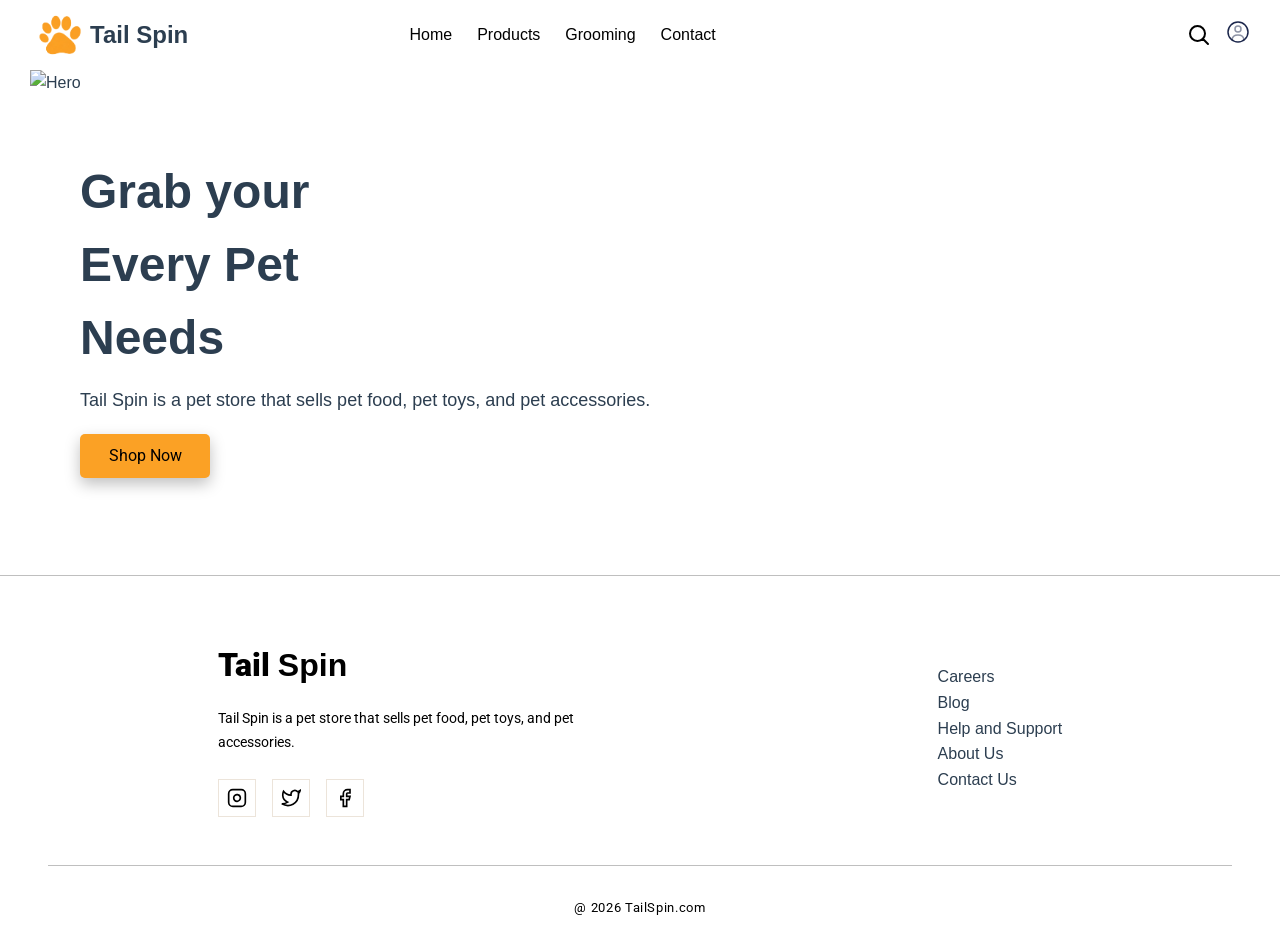
==== index.html @ fbce9459 "updated all files" ====
<!DOCTYPE html>
<html lang="en">

<head>
    <meta charset="UTF-8">
    <meta name="viewport" content="width=device-width, initial-scale=1.0">
    <title>Tail Spin</title>
    <!-- FONT -->
    <link rel="preconnect" href="https://fonts.googleapis.com">
    <link rel="preconnect" href="https://fonts.gstatic.com" crossorigin>
    <link href="https://fonts.googleapis.com/css2?family=Roboto:ital,wght@0,100..900;1,100..900&display=swap"
        rel="stylesheet">
    <!-- CSS -->
    <link rel="stylesheet" href="style.css">
    <!-- JS -->
    <script src="script.js" defer></script>
    <!-- FAVICON -->
    <link rel="icon" type="image/png" href="./Favicon/paw.png">

</head>

<body>
    <!-- ANTONY -->
    <!-- NAV BAR -->
    <section class="nav">
        <div class="nav-logo">
            <img src="./Favicon/paw.png" alt="" width="60px" height="60px">
            <h1>Tail Spin</h1>
        </div>
        <div class="nav-links">
            <ul>
                <li><a href="index.html">Home</a></li>
                <li><a href="product.html">Products</a></li>
                <li><a href="#">Grooming</a></li>
                <li><a href="#">Contact</a></li>
            </ul>
        </div>
        <div class="nav-svg">
            <div class="search-container">
                <input type="text" id="search-box" placeholder="Search pets, food...">
                <img src="svg/search-svgrepo-com.svg" id="search-btn" alt="Search" width="24" height="24">
            </div>
            <div class="dropdown-wrapper">
                <img src="svg/user-circle-svgrepo-com.svg" alt="User" width="24" height="24" id="menuicon">
                <div id="user-dropdown" class="user-dropdown">
                    <div class="dropdown-header">Your Account</div>
                    <ul class="dropdown-links">
                        <li><a href="#"><span><img
                                        src="https://img.icons8.com/?size=100&id=15263&format=png&color=000000" alt=""
                                        width="24" height="24"></span> My Profile</a></li>
                        <li><a href="#"><span><img
                                        src="https://img.icons8.com/?size=100&id=22148&format=png&color=000000" alt=""
                                        width="24" height="24"></span> Orders</a></li>
                        <li><a href="#"><span><img
                                        src="https://img.icons8.com/?size=100&id=23822&format=png&color=000000" alt=""
                                        width="24" height="24"></span> Wishlist</a></li>
                        <li><a href="#"><span><img
                                        src="https://img.icons8.com/?size=100&id=22112&format=png&color=000000" alt=""
                                        width="24" height="24"></span> Logout</a></li>
                    </ul>
                </div>
            </div>
        </div>
    </section>

    <!-- HERO -->
    <section class="hero">
        <div class="hero-left">
            <div class="hero-left-h1">
                <h1>Grab your</h1>
                <h1>Every Pet</h1>
                <h1>Needs</h1>
            </div>
            <p>Tail Spin is a pet store that sells pet food, pet toys, and pet accessories.</p>
            <button>Shop Now</button>
        </div>
        <div class="hero-img">
            <img src="./images/hero-banner.png" alt="Hero" width="100%" height="100%">
        </div>
    </section>







    <!-- FOOTER -->
    <section class="footer">
        <div class="footer-container">
            <div class="footer-box-1">
                <h2 class="headingText">Tail <span>Spin</span></h2>
                <p>Tail Spin is a pet store that sells pet food, pet toys, and pet accessories.</p>
                <div class="footer-icon-container">
                    <a href="#" class="footer-icon">
                        <svg width="20" height="20" viewBox="0 0 24 24" fill="none" stroke="currentColor"
                            stroke-width="2">
                            <rect x="2" y="2" width="20" height="20" rx="5" ry="5" />
                            <path d="M16 11.37A4 4 0 1 1 12.63 8 4 4 0 0 1 16 11.37z" />
                            <line x1="17.5" y1="6.5" x2="17.51" y2="6.5" />
                        </svg>
                    </a>
                    <a href="#" class="footer-icon">
                        <svg width="20" height="20" viewBox="0 0 24 24" fill="none" stroke="currentColor"
                            stroke-width="2">
                            <path
                                d="M23 3a10.9 10.9 0 0 1-3.14 1.53 4.48 4.48 0 0 0-7.86 3v1A10.66 10.66 0 0 1 3 4s-4 9 5 13a11.64 11.64 0 0 1-7 2c9 5 20 0 20-11.5a4.5 4.5 0 0 0-.08-.83A7.72 7.72 0 0 0 23 3z" />
                        </svg>
                    </a>
                    <a href="#" class="footer-icon">
                        <svg width="20" height="20" viewBox="0 0 24 24" fill="none" stroke="currentColor"
                            stroke-width="2">
                            <path d="M18 2h-3a5 5 0 0 0-5 5v3H7v4h3v8h4v-8h3l1-4h-4V7a1 1 0 0 1 1-1h3z" />
                        </svg>
                    </a>
                </div>
            </div>
            <div class="footer__1">
                <div class="footer__1__s1">
                    <p>Careers</p>
                    <p>Blog</p>
                    <p>Help and Support</p>
                    <p>About Us</p>
                    <p>Contact Us</p>
                </div>
            </div>
        </div>


        <p class="subtitle">@ 2026 TailSpin.com</p>
    </section>
</body>

</html>
---- style.css ----
* {
    margin: 0;
    padding: 0;
}

body {
    font-family: "Roboto", sans-serif;
}


/* =========================== ANTONY =========================== */

/* --- Navigation Bar --- */
.nav {
    display: flex;
    justify-content: space-between;
    align-items: center;
    font-family: 'Roboto', sans-serif;
    font-size: 16px;
    font-weight: 400;
    line-height: 24px;
    letter-spacing: 0em;
    text-align: left;
    margin: 5px 30px;
    background-color: white; position: sticky;
    top: 0cd ;
}

.nav-logo {
    display: flex;
    justify-content: space-between;
    align-items: center;
    gap: 0px;
}

.nav-links {
  display: flex;
  align-items: center;
  gap: 25px; 
}

.nav-links ul {
    display: flex;
    justify-content: space-between;
    align-items: center;
    list-style: none;
    text-decoration: none;
    gap: 25px;
    font-size: 16px;
    font-weight: 450;
    margin-right: 250px;
}

.nav-links ul a {
    color: #000;
    text-decoration: none;
}



/* --- Navigation Search --- */
.nav-svg {
    display: flex;
    justify-content: center;
    gap: 15px;
}

.search-container {
  display: flex;
  align-items: center;
  position: relative;
}

#search-box {
  position: absolute;
  right: 100%;           
  margin-right: 5px;     
  width: 0;              
  opacity: 0;            
  padding: 0;
  border: none;
  border-radius: 20px;
  background-color: #f0f0f0;
  outline: none;
  transition: all 0.4s ease; 
}

#search-box.active {
  width: 350px;          
  opacity: 1;            
  padding: 8px 15px;     
  font-family: 'Roboto', sans-serif;
}

#search-btn {
  background: none;
  border: none;
  cursor: pointer;
  font-size: 18px;
}

/* --- Navigation Dropdown Menu --- */
.dropdown-wrapper {
    position: relative;
    display: inline-block;
}

#menuicon {
    cursor: pointer;
}

.user-dropdown {
    position: absolute;
    top: calc(100% + 15px);
    right: -10px; 
    width: 280px;
    background-color: #ffffff;
    border-radius: 8px;
    box-shadow: 0 4px 16px rgba(0,0,0,0.15);
    border: 1px solid #eaeaea;
    opacity: 0;
    visibility: hidden;
    transform: translateY(-10px);
    transition: all 0.3s ease;
    z-index: 100;
}

.user-dropdown.active {
    opacity: 1;
    visibility: visible;
    transform: translateY(0);
}

.user-dropdown::before {
    content: '';
    position: absolute;
    top: -6px;
    right: 18px; 
    width: 12px;
    height: 12px;
    background-color: #fff; 
    border-left: 1px solid #eaeaea;
    border-top: 1px solid #eaeaea;
    transform: rotate(45deg);
    z-index: 101;
}

.dropdown-header {
    padding: 15px 20px;
    font-size: 16px;
    font-weight: bold;
    color: #333;
    border-bottom: 1px solid #878787;
}

.dropdown-links {
    list-style: none;
    padding: 10px 0;
    margin: 0;
}

.dropdown-links li a {
    display: flex;
    align-items: center;
    padding: 12px 20px;
    text-decoration: none;
    color: #333;
    font-size: 15px;
    transition: background-color 0.2s;
}

.dropdown-links li a:hover {
    background-color: #f5f5f5;
}

.dropdown-links li a span {
    margin-right: 15px;
    font-size: 18px;
}


/* --- Hero Section --- */
.hero {
    position: relative;
    display: flex;
    align-items: center;
    margin: 5px 30px;
    min-height: 500px;
    overflow: hidden;
}

.hero-left {
    position: relative;
    z-index: 2;
    display: flex;
    justify-content: space-between;
    flex-direction: column;
    margin: 5px 50px;
    max-width: 50%;
    gap: 20px;
}

.hero-left-h1 {
    display: flex;
    justify-content: space-between;
    flex-direction: column;
    gap: 15px;
}

.hero-left h1 {
    margin: 0;
    font-size: 48px;
    font-weight: 700;
    line-height: 58px;
    letter-spacing: 0em;
    text-align: left;
}

.hero-left p {
    margin: 0;
    font-size: 18px;
    line-height: 1.5;
}

.hero-left button {
    background-color: #FBA125;
    color: #000;
    border: none;
    padding: 10px 10px;
    margin: 0px;
    border-radius: 5px;
    cursor: pointer;
    width: 130px;
    font-family: 'Roboto', sans-serif;
    font-size: 16px;
    font-weight: 400;
    line-height: 24px;
    letter-spacing: 0em;
    text-align: center;
}

.hero-img {
    position: absolute;
    top: 0;
    left: 0;
    width: 100%;
    height: 100%;
    z-index: 1;
}

.hero-img img {
    width: 100%;
    height: 100%;
    object-fit: cover;
}

/* FOOTER */

.footer {
  background-color: #ffffff;
  border-top: 1px solid #00000040;
  padding: 4rem 3rem 2rem;
}

.footer-container {
  display: flex;
  justify-content: space-around;
  align-items: center;
  max-width: 1280px;
  margin: 0 auto;
  padding-bottom: 3rem;
  border-bottom: 1px solid #00000040;
}


.footer__1 {
    display: flex;
    gap: 10px;
}

.footer-box-1 {
  max-width: 380px;
}

.headingText {
  font-family: "Roboto", sans-serif;
  font-size: 2rem;
  font-weight: 900;
  color: #000000;
  margin: 0 0 1rem;
}

.headingText span {
  color: #000000;
}

.footer-box-1 p {
  font-family: "Roboto", sans-serif;
  font-size: 14px;
  font-weight: 400;
  color: #000000;
  line-height: 1.7;
  margin: 0 0 1.5rem;
}

.footer-icon-container {
  display: flex;
  gap: 1rem;
}

.footer-icon {
  width: 38px;
  height: 38px;
  display: flex;
  align-items: center;
  justify-content: center;
  border: 1px solid #b4926e40;
  color: #000000;
  text-decoration: none;
  transition: border-color 0.3s ease, color 0.3s ease;
}

.footer-icon:hover {
  border-color: #b4926ee5;
  color: #000000;
}

.subtitle {
  font-family: "Roboto", sans-serif;
  font-size: 13px;
  font-weight: 400;
  color: #000000;
  text-align: center;
  margin: 2rem 0 0;
  letter-spacing: 0.05em;
}



/* =========================== MOHITH =========================== */



/* =========================== IMMAN =========================== */




/* =========================== RITHU =========================== */


:root {
    --primary-orange: #ff9800;
    --card-bg: #FAF6ED;
    --text-color: #2c3e50;
}

* { margin: 0; padding: 0; box-sizing: border-box; font-family: 'Poppins', sans-serif;}

body { background-color: #fff; color: var(--text-color); line-height: 1.6; }

.container { max-width: 1200px; margin: 0 auto; padding: 40px 20px 100px; }

/* Header Section */
.shop-header { text-align: center; margin-bottom: 50px; }
.shop-header h1 { font-size: 3rem; color: #1e272e; margin-bottom: 10px; }
.shop-header p { color: #666; font-size: 1.1rem; }

/* Section Titles */
.section-title { display: flex; align-items: center; gap: 10px; margin-bottom: 25px; }
.section-title h2 { font-size: 1.5rem; }
.paw-icon { color: #ffeaa7; font-size: 1.2rem; }

/* Grid System */
.product-grid{ 
    display: grid; 
    grid-template-columns: repeat(4, 1fr); 
    gap: 20px; 
    margin-bottom: 60px; 
}
 

/* Card Styling */
.card {
    background: var(--card-bg);
    padding: 20px;
    border-radius: 15px;
    text-align: center;
    transition: transform 0.3s ease;
    box-shadow: 0 6px 15px rgba(0, 0, 0, 0.25);
}

.card:hover { transform: translateY(-5px); }

.card img { 
    width: 100%; 
    height: 260px; 
    border-radius: 10px; 
    margin-bottom: 15px; 
}

.card h3 { font-size: 1.1rem; margin-bottom: 5px; }
.card p { font-size: 0.85rem; color: #777; margin-bottom: 15px; }

.add-btn {
    background: var(--primary-orange);
    color: white; border: none;
    padding: 10px 0; width: 100%;
    border-radius: 25px; cursor: pointer;
    font-weight: 600; transition: 0.3s;
}

.add-btn:hover { background: #e67e22; }

.price { font-weight: bold; margin-top: 10px; color: #333; }

/* Bottom Tabs */
.filter-tabs {
    display: flex; gap: 10px; overflow-x: auto;
    background: #f3e8ce; padding: 8px 0;
    top: 0; margin-bottom: 5%;
}
button { 
    margin-left: 7%;
    padding: 10px 20px;
    border-radius: 15px;
    border: none;
   box-shadow: 0 6px 15px rgba(0, 0, 0, 0.25);
}


/* =========================== VIJI =========================== */
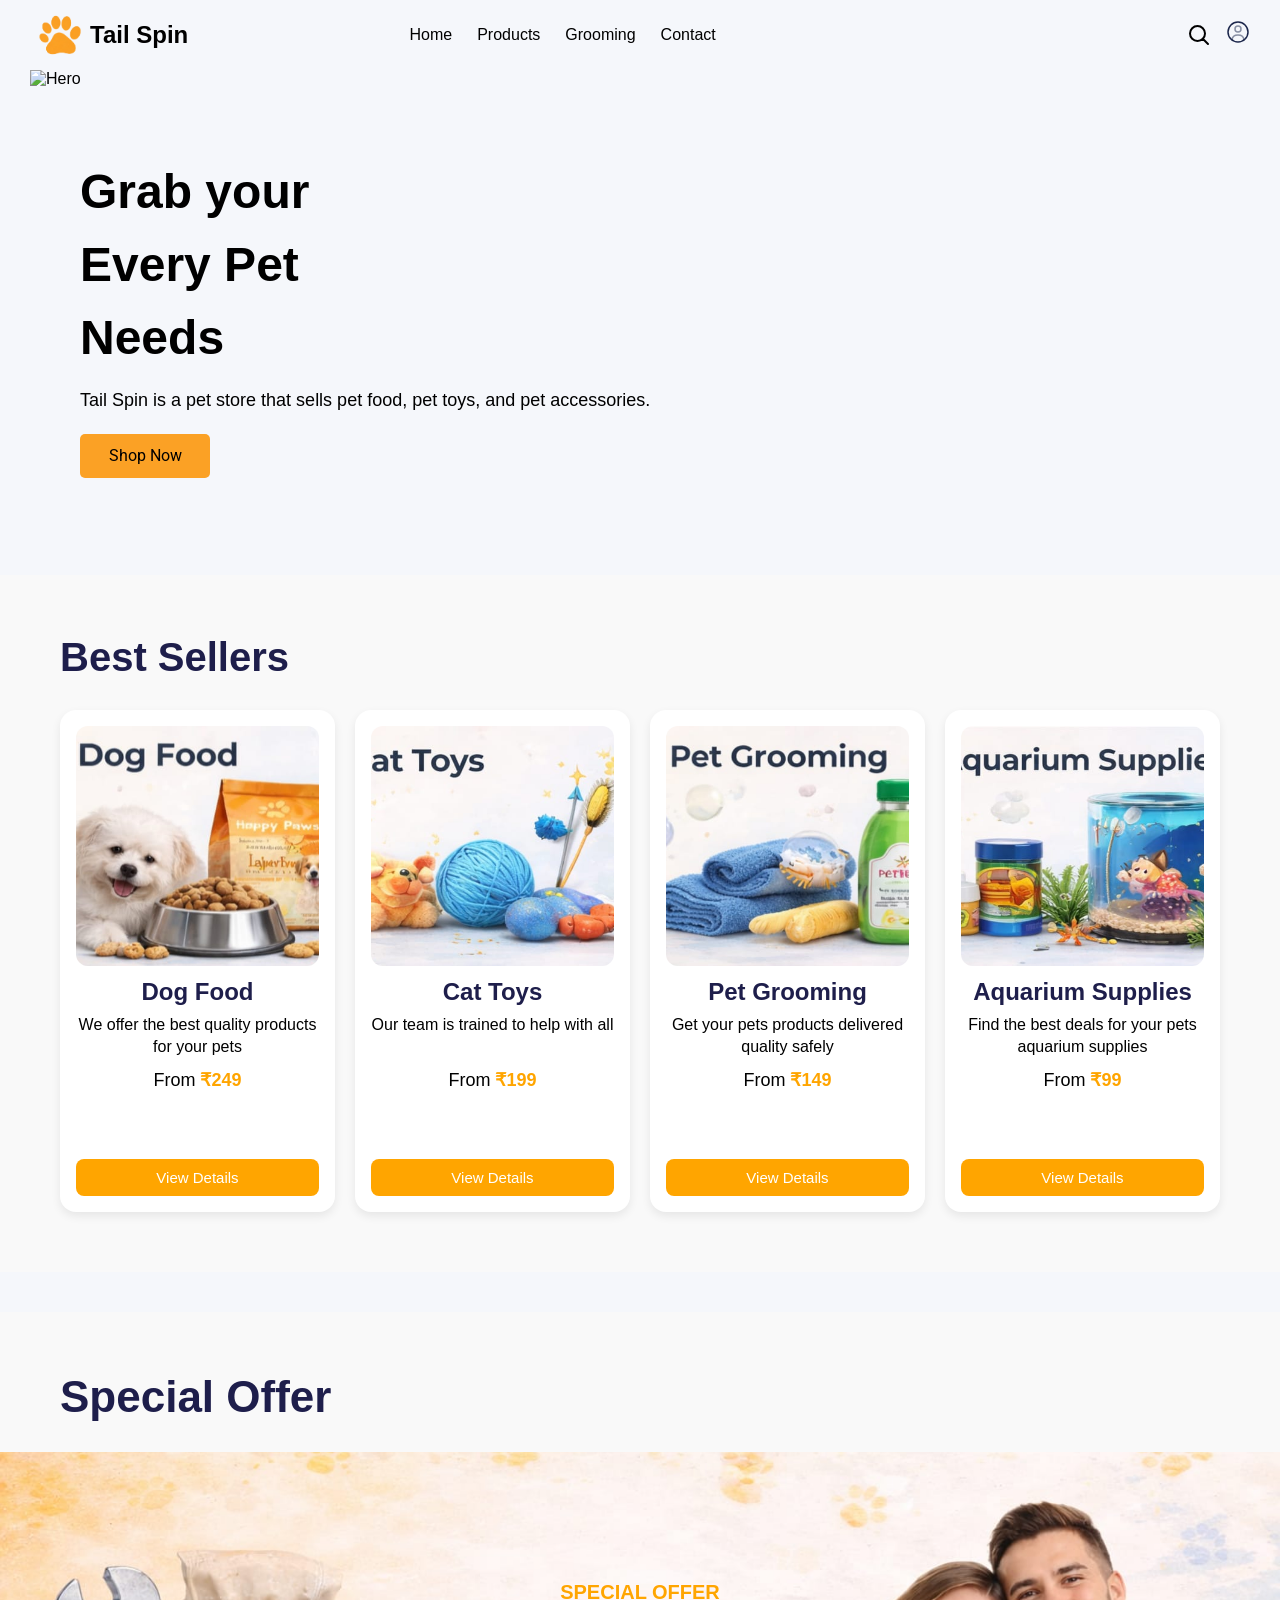
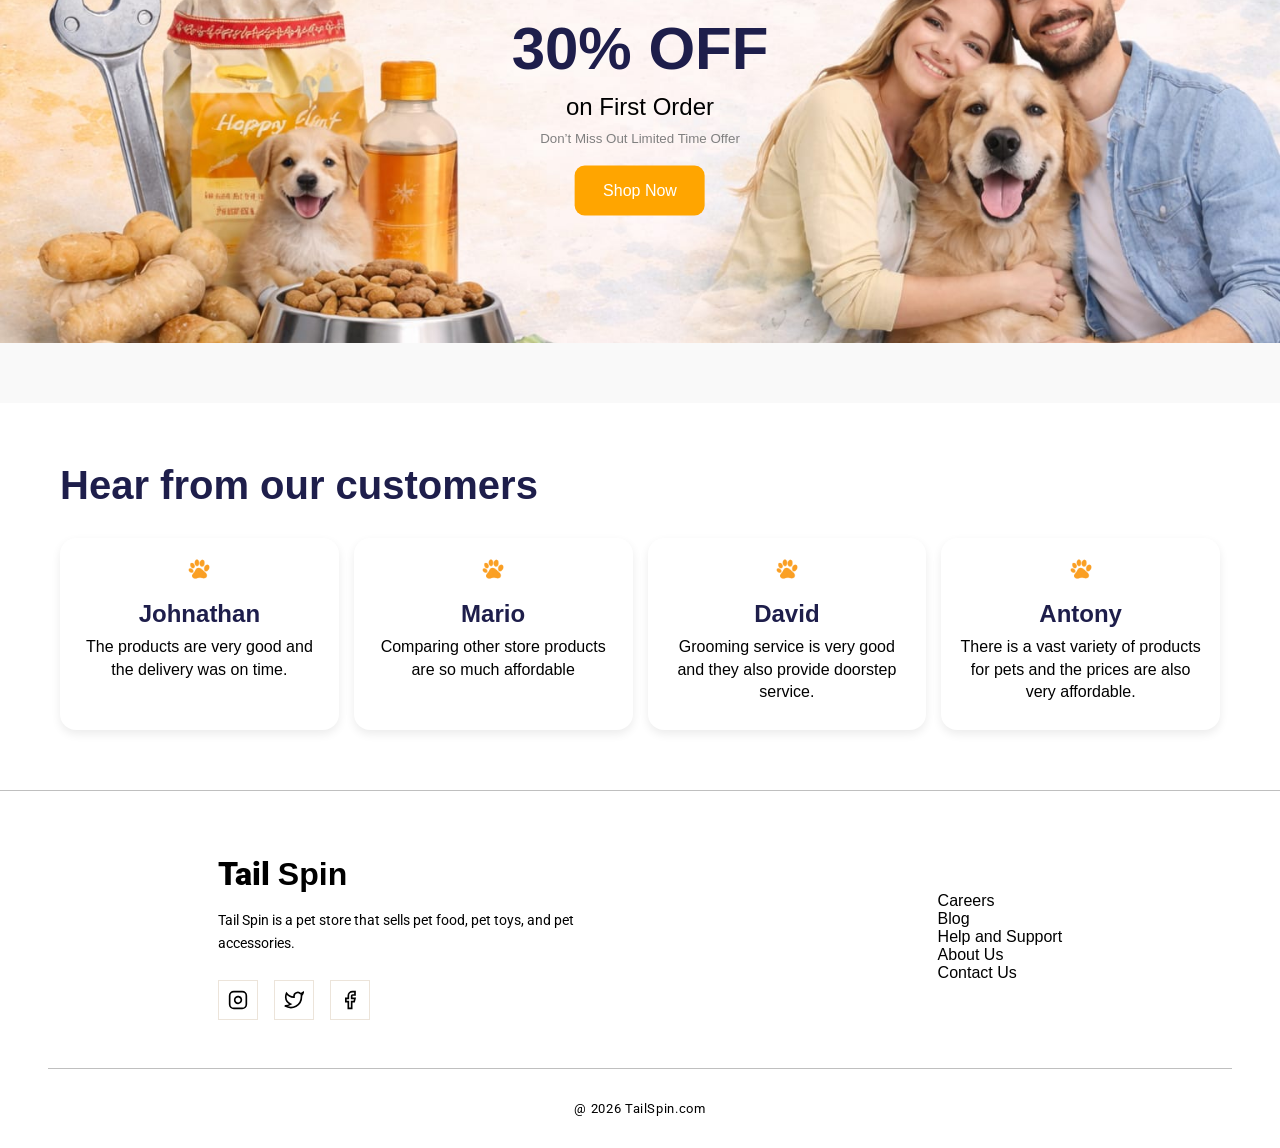
==== commit ca4e8765: "Merge pull request #11 from antonyprakashs/Antony Antony" ====
--- a/index.html
+++ b/index.html
@@ -20,7 +20,7 @@
 </head>
 
 <body>
-    <!-- ANTONY -->
+<!-- ANTONY -->
     <!-- NAV BAR -->
     <section class="nav">
         <div class="nav-logo">
@@ -29,8 +29,8 @@
         </div>
         <div class="nav-links">
             <ul>
-                <li><a href="index.html">Home</a></li>
-                <li><a href="product.html">Products</a></li>
+                <li><a href="#">Home</a></li>
+                <li><a href="#">Products</a></li>
                 <li><a href="#">Grooming</a></li>
                 <li><a href="#">Contact</a></li>
             </ul>
@@ -79,11 +79,96 @@
         </div>
     </section>
 
-
-
-
-
-
+    <!--mohith-->
+    <!-- BEST SELLERS -->
+    <section class="best-sellers">
+    <h2>Best Sellers</h2>
+    <div class="best-seller-container">
+        <div class="best-card">
+            <img src="./images/dog-food.png.jpeg" alt="Dog Food">
+            <h3>Dog Food</h3>
+            <p class="desc">We offer the best quality products for your pets</p>
+            <p class="price">From <span>₹249</span></p>
+            <button>View Details</button>
+        </div>
+
+        <div class="best-card">
+            <img src="./images/cat-toys.png.jpeg" alt="Cat Toys">
+            <h3>Cat Toys</h3>
+            <p class="desc">Our team is trained to help with all</p>
+            <p class="price">From <span>₹199</span></p>
+            <button>View Details</button>
+        </div>
+
+        <div class="best-card">
+            <img src="./images/pet-grooming.png.jpeg" alt="Pet Grooming">
+            <h3>Pet Grooming</h3>
+            <p class="desc">Get your pets products delivered quality safely</p>
+            <p class="price">From <span>₹149</span></p>
+            <button>View Details</button>
+        </div>
+
+        <div class="best-card">
+            <img src="./images/aquarium.png.jpeg" alt="Aquarium Supplies">
+            <h3>Aquarium Supplies</h3>
+            <p class="desc">Find the best deals for your pets aquarium supplies</p>
+            <p class="price">From <span>₹99</span></p>
+            <button>View Details</button>
+        </div>
+    </div>
+    </section>
+
+    <!--special offer-->
+    <section class="special-offer">
+    <h2>Special Offer</h2>
+
+    <div class="offer-container">
+
+        <!-- SINGLE IMAGE -->
+        <img src="./images/special-offer-banner.jpg.jpeg" class="offer-img" alt="Offer">
+
+        <!-- TEXT IN CENTER -->
+        <div class="offer-left">
+            <h3>SPECIAL OFFER</h3>
+            <h1>30% OFF</h1>
+            <p>on First Order</p>
+            <small>Don’t Miss Out Limited Time Offer</small>
+            <button>Shop Now</button>
+        </div>
+
+    </div>
+    </section>
+
+    <!-- Antony -->
+    <!-- Review -->
+    <section class="review">
+        <h2>Hear from our customers</h2>
+        <div class="review-container">
+            <div class="review-card">
+                <img src="./Favicon/paw.png" alt="" width="60px" height="60px">
+                <h3>Johnathan</h3>
+                <p class="desc">The products are very good and the delivery was on time.</p>
+            </div>
+
+            <div class="review-card">
+                <img src="./Favicon/paw.png" alt="" width="60px" height="60px">
+                <h3>Mario</h3>
+                <p class="desc">Comparing other store products are so much affordable</p>
+            </div>
+
+            <div class="review-card">
+                <img src="./Favicon/paw.png" alt="" width="60px" height="60px">
+                <h3>David</h3>
+                <p class="desc">Grooming service is very good and they also provide doorstep service.</p>
+            </div>
+
+            <div class="review-card">
+                <img src="./Favicon/paw.png" alt="" width="20px" height="20px">
+                <h3>Antony</h3>
+                <p class="desc">There is a vast variety of products for pets and the prices are also very affordable.</p>
+            </div>
+        </div>
+    </section>
 
     <!-- FOOTER -->
     <section class="footer">
@@ -129,6 +214,9 @@
 
         <p class="subtitle">@ 2026 TailSpin.com</p>
     </section>
+   
+     
 </body>
 
-</html>+</html>
+    
--- a/style.css
+++ b/style.css
@@ -22,8 +22,6 @@
     letter-spacing: 0em;
     text-align: left;
     margin: 5px 30px;
-    background-color: white; position: sticky;
-    top: 0cd ;
 }
 
 .nav-logo {
@@ -335,98 +333,1232 @@
   letter-spacing: 0.05em;
 }
 
+/* Review */
+.review {
+    padding: 60px;
+    background-color: #ffffff;
+}
+
+.review h2 {
+    font-size: 40px;
+    margin-bottom: 30px;
+    color: #1e1e4b;
+}
+
+.review-container {
+    display: grid;
+    grid-template-columns: repeat(4, 1fr);
+    gap: 15px;
+}
+
+.review-card {
+    background: white;
+    border-radius: 16px;
+    padding: 16px;
+    width: auto;
+    height: auto;
+    text-align: center;
+    box-shadow: 0 4px 10px rgba(0, 0, 0, 0.08);
+}
+
+.review-card img {
+    width: 30px;
+    height: 30px;
+    object-fit: contain;
+    border-radius: 12px;
+    margin-bottom: 12px;
+}
+
+.review-card h3 {
+    font-size: 24px;
+    margin-bottom: 8px;
+    color: #1e1e4b;
+}
+
+.review-card .desc {
+    font-size: 16px;
+    color: black;
+    margin-bottom: 10px;
+    line-height: 1.4;
+}
+
+.review-card .price {
+    font-size: 18px;
+    color: black;
+    margin-bottom: 14px;
+}
+
+.review-card .price span {
+    color: orange;
+    font-weight: bold;
+}
+
+.review-card button {
+    background: orange;
+    color: white;
+    border: none;
+    padding: 10px 18px;
+    border-radius: 8px;
+    cursor: pointer;
+    font-size: 16px;
+    font-weight: 500;
+    transition: background 0.3s;
+}
+
+.review-card button:hover {
+    background: darkorange;
+}
 
 
 /* =========================== MOHITH =========================== */
-
-
+/*--best sellers--*/
+.best-sellers {
+    padding: 60px;
+    background-color: #f9f9f9;
+    margin-bottom: 40px;
+}
+
+.best-sellers h2 {
+    font-size: 40px;
+    margin-bottom: 30px;
+    color: #1e1e4b;
+}
+
+.best-seller-container {
+    display: grid;
+    grid-template-columns: repeat(4, 1fr);
+    gap: 20px;
+    align-items: start;
+}
+
+.best-card {
+    background: white;
+    border-radius: 16px;
+    padding: 16px;
+    text-align: center;
+    box-shadow: 0 4px 10px rgba(0, 0, 0, 0.08);
+    overflow: hidden;
+    display: flex;
+    flex-direction: column;
+    justify-content: space-between;
+    min-height: 470px;
+}
+
+.best-card img {
+    width: 100%;
+    height: 240px;
+    object-fit: cover;
+    border-radius: 12px;
+    margin-bottom: 12px;
+    display: block;
+}
+
+.best-card h3 {
+    font-size: 24px;
+    margin-bottom: 8px;
+    color: #1e1e4b;
+}
+
+.best-card .desc {
+    font-size: 16px;
+    color: black;
+    margin-bottom: 10px;
+    line-height: 1.4;
+    min-height: 45px;
+}
+
+.best-card .price {
+    font-size: 18px;
+    color: black;
+    margin-bottom: 14px;
+}
+
+.best-card .price span {
+    color: orange;
+    font-weight: bold;
+}
+
+.best-card button {
+    background: orange;
+    color: white;
+    border: none;
+    padding: 10px 18px;
+    border-radius: 8px;
+    cursor: pointer;
+    font-size: 15px;
+    margin-top: auto;
+}
+
+.best-card button:hover {
+    background: #e69500;
+}
+
+
+/*--special offer--*/
+/* SECTION */
+.special-offer {
+    width: 100%;
+    padding: 60px 0;  
+    background: #f9f9f9;
+}
+
+/* TITLE */
+.special-offer h2 {
+    font-size: 44px;   
+    margin-left: 60px;
+    margin-bottom: 30px;
+    color: #1e1e4b;
+}
+
+/* CONTAINER */
+.offer-container {
+    width: 100%;
+    height: 13cm;   
+    position: relative;
+    overflow: hidden;
+}
+
+/* FULL IMAGE */
+.offer-img {
+    width: 100%;
+    height: 13cm;
+    object-fit: cover; 
+    object-position:center 30%; 
+    display: block;
+    background-color: #fff3e0; 
+}
+
+/* TEXT CENTER */
+.offer-left {
+    position: absolute;
+    top: 50%;
+    left: 50%;
+    transform: translate(-50%, -50%);
+    text-align: center;
+    z-index: 2;
+}
+
+/* TEXT STYLE */
+.offer-left h3 {
+    color: orange;
+    font-size: 20px; 
+    margin-bottom: 10px;
+}
+
+.offer-left h1 {
+    font-size: 60px;  
+    color: #1e1e4b;
+}
+
+.offer-left p {
+    font-size: 24px; 
+    margin: 10px 0;
+}
+
+.offer-left small {
+    display: block;
+    margin-bottom: 20px;
+    color: gray;
+}
+
+/* BUTTON */
+.offer-left button {
+    background: orange;
+    color: white;
+    border: none;
+    padding: 16px 28px;  
+    border-radius: 10px;
+    cursor: pointer;
+    transition: 0.3s;
+    font-size: 16px;
+}
+
+/* HOVER EFFECT */
+.offer-left button:hover {
+    background: white;
+    color: orange;
+    border: 2px solid orange;
+}
 
 /* =========================== IMMAN =========================== */
-
+* {
+  margin: 0;
+  padding: 0;
+  font-family: Arial, sans-serif;
+}
+
+body {
+  background: #f5f7fb;
+}
+
+/* Navbar */
+.nav {
+    display: flex;
+    justify-content: space-between;
+    align-items: center;
+    font-family: 'Roboto', sans-serif;
+    font-size: 16px;
+    font-weight: 400;
+    line-height: 24px;
+    letter-spacing: 0em;
+    text-align: left;
+    margin: 5px 30px;
+}
+
+.nav-logo {
+    display: flex;
+    justify-content: space-between;
+    align-items: center;
+    gap: 0px;
+}
+
+.nav-links {
+  display: flex;
+  align-items: center;
+  gap: 25px; 
+}
+
+.nav-links ul {
+    display: flex;
+    justify-content: space-between;
+    align-items: center;
+    list-style: none;
+    text-decoration: none;
+    gap: 25px;
+    font-size: 16px;
+    font-weight: 450;
+    margin-right: 250px;
+}
+
+.nav-links ul a {
+    color: #000;
+    text-decoration: none;
+}
+
+
+
+/* --- Navigation Search --- */
+.nav-svg {
+    display: flex;
+    justify-content: center;
+    gap: 15px;
+}
+
+.search-container {
+  display: flex;
+  align-items: center;
+  position: relative;
+}
+
+#search-box {
+  position: absolute;
+  right: 100%;           
+  margin-right: 5px;     
+  width: 0;              
+  opacity: 0;            
+  padding: 0;
+  border: none;
+  border-radius: 20px;
+  background-color: #f0f0f0;
+  outline: none;
+  transition: all 0.4s ease; 
+}
+
+#search-box.active {
+  width: 350px;          
+  opacity: 1;            
+  padding: 8px 15px;     
+  font-family: 'Roboto', sans-serif;
+}
+
+#search-btn {
+  background: none;
+  border: none;
+  cursor: pointer;
+  font-size: 18px;
+}
+
+/* --- Navigation Dropdown Menu --- */
+.dropdown-wrapper {
+    position: relative;
+    display: inline-block;
+}
+
+#menuicon {
+    cursor: pointer;
+}
+
+.user-dropdown {
+    position: absolute;
+    top: calc(100% + 15px);
+    right: -10px; 
+    width: 280px;
+    background-color: #ffffff;
+    border-radius: 8px;
+    box-shadow: 0 4px 16px rgba(0,0,0,0.15);
+    border: 1px solid #eaeaea;
+    opacity: 0;
+    visibility: hidden;
+    transform: translateY(-10px);
+    transition: all 0.3s ease;
+    z-index: 100;
+}
+
+.user-dropdown.active {
+    opacity: 1;
+    visibility: visible;
+    transform: translateY(0);
+}
+
+.user-dropdown::before {
+    content: '';
+    position: absolute;
+    top: -6px;
+    right: 18px; 
+    width: 12px;
+    height: 12px;
+    background-color: #fff; 
+    border-left: 1px solid #eaeaea;
+    border-top: 1px solid #eaeaea;
+    transform: rotate(45deg);
+    z-index: 101;
+}
+
+.dropdown-header {
+    padding: 15px 20px;
+    font-size: 16px;
+    font-weight: bold;
+    color: #333;
+    border-bottom: 1px solid #878787;
+}
+
+.dropdown-links {
+    list-style: none;
+    padding: 10px 0;
+    margin: 0;
+}
+
+.dropdown-links li a {
+    display: flex;
+    align-items: center;
+    padding: 12px 20px;
+    text-decoration: none;
+    color: #333;
+    font-size: 15px;
+    transition: background-color 0.2s;
+}
+
+.dropdown-links li a:hover {
+    background-color: #f5f5f5;
+}
+
+.dropdown-links li a span {
+    margin-right: 15px;
+    font-size: 18px;
+}
+
+/* hero */
+.hero-1 {
+  position: relative;
+  width: 100%;
+  height: 100vh; 
+  overflow: hidden;
+}
+
+.hero-1 img {
+  width: 100%;
+  height: 100%;
+  object-fit: cover;
+  object-position: right center;
+}
+
+.overlay {
+  position: absolute;
+  top: 50%;
+  left: 20px;
+  transform: translateY(-50%);
+  background: rgba(255, 255, 255, 0.85);
+  padding: 30px;
+  border-radius: 10px;
+  max-width: 400px;
+}
+
+.overlay h1 {
+  font-size: 46px;
+  margin-bottom: 10px;
+}
+
+.overlay h3 {
+  color: orange;
+  margin-bottom: 10px;
+}
+
+.overlay p {
+  font-size: 24px;
+  line-height: 1.5;
+}
+
+/* Categories*/
+.categories {
+  padding: 40px;
+}
+
+.categories h2 {
+  margin-bottom: 20px;
+}
+
+.grid {
+  display: grid;
+  grid-template-columns: repeat(4, 1fr); /* 4 cards per row */
+  gap: 20px;
+}
+
+/* Card */
+.card {
+  background: white;
+  padding: 15px;
+  border-radius: 15px;
+  text-align: center;
+  box-shadow: 0 5px 15px rgba(0,0,0,0.05);
+}
+
+.card img {
+  width: 100%;
+  height: 370px;
+  object-fit: cover;
+  border-radius: 12px;
+}
+
+.card h3 {
+  margin: 10px 0;
+}
+.card button {
+  transition: 0.5s;
+}
+
+.card button:hover {
+  background: #ff8800;
+  transform: scale(1.05);
+}
+
+.card button {
+  margin-top: 10px;
+  padding: 10px 15px;
+  border: none;
+  background: orange;
+  color: white;
+  border-radius: 20px;
+  cursor: pointer;
+}
+
+/* side Drawer */
+.panel-overlay {
+  position: fixed;
+  top: 0;
+  left: 0;
+  width: 100%;
+  height: 100%;
+  background: rgba(0,0,0,0.4);
+  opacity: 0;
+  visibility: hidden;
+  transition: 0.3s;
+}
+
+.panel {
+  position: fixed;
+  top: 0;
+  right: 0;
+  width: 100%;
+  height: 100%;
+  display: flex;
+  justify-content: flex-end;
+  pointer-events: none;
+  z-index: 1000;
+}
+
+.panel.active {
+  pointer-events: auto;
+}
+
+.panel.active .panel-overlay {
+  opacity: 1;
+  visibility: visible;
+}
+
+/* Drawer */
+.panel-content {
+  width: 400px;
+  height: 100%;
+  background: #fff;
+  padding: 20px;
+  transform: translateX(100%);
+  transition: 0.4s ease;
+  overflow-y: auto;
+  border-top-left-radius: 15px;
+  border-bottom-left-radius: 15px;
+}
+
+.panel.active .panel-content {
+  transform: translateX(0);
+}
+
+.close-btn {
+  font-size: 28px;
+  cursor: pointer;
+  float: right;
+}
+
+.panel-content img {
+  width: 100%;
+  height: 340px;
+  object-fit: cover;
+  border-radius: 10px;
+  margin-top: 20px;
+}
+
+.panel h2 {
+  margin-top: 15px;
+}
+
+.panel p {
+  color: #555;
+  margin-top: 10px;
+}
+
+#panelDetails {
+  margin-top: 15px;
+  padding-left: 20px;
+}
+
+#panelDetails li {
+  margin-bottom: 8px;
+  color: #444;
+}
+
+#panelPrice {
+  color: orange;
+  margin-top: 15px;
+}
+
+.book-btn {
+  width: 100%;
+  padding: 15px;
+  margin-top: 20px;
+  background: orange;
+  border: none;
+  color: white;
+  font-size: 16px;
+  border-radius: 25px;
+  cursor: pointer;
+  transition: 0.3s;
+}
+
+.book-btn:hover {
+  background: #ff8800;
+}
+
+/* last */
+.last {
+  position: relative;
+}
+
+.last img {
+  width: 100%;
+  height: auto;
+  display: block;
+}
+
+.last-text {
+  position: absolute;
+  top: 50%;
+  right: 80px;
+  transform: translateY(-50%);
+  background: rgba(255, 255, 255, 0.9);
+  padding: 30px;
+  border-radius: 10px;
+  width: 500px;
+  text-align: center;
+}
+
+.last-text button {
+  transition: 0.3s ease;
+  margin-top: 20px;
+  padding: 12px 20px;
+  background: orange;
+  border: none;
+  color: white;
+  border-radius: 25px;
+  cursor: pointer;
+}
+
+.last-text button:hover {
+  background: #ff8800;
+  transform: scale(1.05);
+}
+
+/* booking */
+.booking-content {
+  background: #fff;
+  padding: 25px;
+  width: 400px;
+  border-radius: 15px;
+  transform: scale(0.8);
+  transition: 0.3s;
+}
+
+.booking-modal {
+   position: fixed;
+  top: 0;
+  left: 0;
+  width: 100%;
+  height: 100%;
+  display: flex;
+  justify-content: center;
+  align-items: center;
+  pointer-events: none;
+  z-index: 2000;
+}
+
+.booking-modal.active {
+  pointer-events: auto;
+  opacity: 1;
+}
+
+.booking-modal.active .booking-overlay {
+  opacity: 1;
+  visibility: visible;
+}
+
+.booking-content form {
+  display: flex;
+  flex-direction: column;
+}
+
+.booking-content input,
+.booking-content select {
+  margin-top: 10px;
+  padding: 12px;
+  border-radius: 8px;
+  border: 1px solid #ccc;
+}
+
+.booking-content button {
+  margin-top: 15px;
+  padding: 14px;
+  background: orange;
+  color: white;
+  border: none;
+  border-radius: 25px;
+  cursor: pointer;
+}
+
+.booking-modal {
+  position: fixed;
+  top: 0;
+  left: 0;
+  width: 100%;
+  height: 100%;
+  display: flex;
+  justify-content: center;
+  align-items: center;
+  pointer-events: none;
+  z-index: 2000;
+  opacity: 0;      
+  transition: 0.3s ease;
+}
+
+.booking-modal.active {
+  pointer-events: auto; /* enable clicks */
+  opacity: 1;
+}
+
+.footer {
+  background-color: #ffffff;
+  border-top: 1px solid #00000040;
+  padding: 4rem 3rem 2rem;
+}
+
+.footer-container {
+  display: flex;
+  justify-content: space-around;
+  align-items: center;
+  max-width: 1280px;
+  margin: 0 auto;
+  padding-bottom: 3rem;
+  border-bottom: 1px solid #00000040;
+}
+
+
+.footer__1 {
+    display: flex;
+    gap: 10px;
+}
+
+.footer-box-1 {
+  max-width: 380px;
+}
+
+.headingText {
+  font-family: "Roboto", sans-serif;
+  font-size: 2rem;
+  font-weight: 900;
+  color: #000000;
+  margin: 0 0 1rem;
+}
+
+.headingText span {
+  color: #000000;
+}
+
+.footer-box-1 p {
+  font-family: "Roboto", sans-serif;
+  font-size: 14px;
+  font-weight: 400;
+  color: #000000;
+  line-height: 1.7;
+  margin: 0 0 1.5rem;
+}
+
+.footer-icon-container {
+  display: flex;
+  gap: 1rem;
+}
+
+.footer-icon {
+  width: 38px;
+  height: 38px;
+  display: flex;
+  align-items: center;
+  justify-content: center;
+  border: 1px solid #b4926e40;
+  color: #000000;
+  text-decoration: none;
+  transition: border-color 0.3s ease, color 0.3s ease;
+}
+
+.footer-icon:hover {
+  border-color: #b4926ee5;
+  color: #000000;
+}
+
+.subtitle {
+  font-family: "Roboto", sans-serif;
+  font-size: 13px;
+  font-weight: 400;
+  color: #000000;
+  text-align: center;
+  margin: 2rem 0 0;
+  letter-spacing: 0.05em;
+}
+
+
+/* responsive design*/
+@media (max-width: 768px) {
+
+  /* Navbar */
+  .navbar {
+    flex-direction: column;
+    align-items: center;
+  }
+
+  .navbar nav {
+    margin-top: 10px;
+  }
+
+  /* Grid */
+  .grid {
+    grid-template-columns: repeat(2, 1fr);
+  }
+
+  /* Footer */
+   .last {
+    display: flex;
+    flex-direction: column;
+    align-items: center;
+    padding: 20px 0;
+  }
+
+  .last img {
+    width: 100%;
+    height: 200px;
+    object-fit: cover;
+  }
+
+  .last-text {
+    position: static;
+    width: 90%;
+    margin-top: 15px;
+    padding: 16px;
+    border-radius: 12px;
+    background: #fff;
+    box-shadow: 0 6px 18px rgba(0,0,0,0.08);
+    text-align: center;
+  }
+}
+
+@media (max-width: 480px) {
+  .grid {
+    grid-template-columns: 1fr;
+  }
+}
+
+/*side drawer responsive*/
+@media (max-width: 600px) {
+  .panel {
+    align-items: flex-end;
+  }
+
+  .panel-content {
+    width: 100%;
+    height: 75%;
+    border-radius: 20px 20px 0 0;
+    transform: translateY(100%);
+  }
+
+  .panel.active .panel-content {
+    transform: translateY(0);
+  }
+}
 
 
 
 /* =========================== RITHU =========================== */
 
 
-:root {
-    --primary-orange: #ff9800;
-    --card-bg: #FAF6ED;
-    --text-color: #2c3e50;
-}
-
-* { margin: 0; padding: 0; box-sizing: border-box; font-family: 'Poppins', sans-serif;}
-
-body { background-color: #fff; color: var(--text-color); line-height: 1.6; }
-
-.container { max-width: 1200px; margin: 0 auto; padding: 40px 20px 100px; }
-
-/* Header Section */
-.shop-header { text-align: center; margin-bottom: 50px; }
-.shop-header h1 { font-size: 3rem; color: #1e272e; margin-bottom: 10px; }
-.shop-header p { color: #666; font-size: 1.1rem; }
-
-/* Section Titles */
-.section-title { display: flex; align-items: center; gap: 10px; margin-bottom: 25px; }
-.section-title h2 { font-size: 1.5rem; }
-.paw-icon { color: #ffeaa7; font-size: 1.2rem; }
-
-/* Grid System */
-.product-grid{ 
-    display: grid; 
-    grid-template-columns: repeat(4, 1fr); 
-    gap: 20px; 
-    margin-bottom: 60px; 
-}
- 
-
-/* Card Styling */
-.card {
-    background: var(--card-bg);
-    padding: 20px;
-    border-radius: 15px;
-    text-align: center;
-    transition: transform 0.3s ease;
-    box-shadow: 0 6px 15px rgba(0, 0, 0, 0.25);
-}
-
-.card:hover { transform: translateY(-5px); }
-
-.card img { 
-    width: 100%; 
-    height: 260px; 
-    border-radius: 10px; 
-    margin-bottom: 15px; 
-}
-
-.card h3 { font-size: 1.1rem; margin-bottom: 5px; }
-.card p { font-size: 0.85rem; color: #777; margin-bottom: 15px; }
-
-.add-btn {
-    background: var(--primary-orange);
-    color: white; border: none;
-    padding: 10px 0; width: 100%;
-    border-radius: 25px; cursor: pointer;
-    font-weight: 600; transition: 0.3s;
-}
-
-.add-btn:hover { background: #e67e22; }
-
-.price { font-weight: bold; margin-top: 10px; color: #333; }
-
-/* Bottom Tabs */
-.filter-tabs {
-    display: flex; gap: 10px; overflow-x: auto;
-    background: #f3e8ce; padding: 8px 0;
-    top: 0; margin-bottom: 5%;
-}
-button { 
-    margin-left: 7%;
-    padding: 10px 20px;
-    border-radius: 15px;
-    border: none;
-   box-shadow: 0 6px 15px rgba(0, 0, 0, 0.25);
-}
-
-
-/* =========================== VIJI =========================== */+
+
+/* =========================== VIJI =========================== */
+
+
+
+/* Responsive Design */
+
+/* =========================== RESPONSIVE DESIGN =========================== */
+
+/* --- Medium screens (tablets: 768px – 1024px) --- */
+@media (max-width: 1024px) {
+
+    /* Nav */
+    .nav {
+        margin: 5px 20px;
+        flex-wrap: wrap;
+        gap: 10px;
+    }
+
+    .nav-links ul {
+        margin-right: 0;
+        gap: 15px;
+    }
+
+    /* Hero */
+    .hero {
+        margin: 5px 20px;
+        flex-direction: column;
+        min-height: auto;
+        padding: 30px 0;
+        text-align: center;
+    }
+
+    .hero-left {
+        max-width: 100%;
+        margin: 0 auto;
+        align-items: center;
+    }
+
+    .hero-left h1 {
+        font-size: 36px;
+        line-height: 46px;
+    }
+
+    .hero-img {
+        position: relative;
+        width: 100%;
+        height: 320px;
+        margin-top: 20px;
+    }
+
+    /* Best Sellers */
+    .best-sellers {
+        padding: 40px 30px;
+    }
+
+    .best-seller-container {
+        grid-template-columns: repeat(2, 1fr);
+    }
+
+    /* Special Offer */
+    .special-offer {
+        padding: 40px 0;
+    }
+
+    .special-offer h2 {
+        margin-left: 30px;
+        font-size: 36px;
+    }
+
+    .offer-img {
+        margin-left: 30px;
+        margin-right: 30px;
+        width: calc(100% - 60px);
+        height: 10cm;
+    }
+
+    .offer-container {
+        height: 10cm;
+    }
+
+    .offer-left h1 {
+        font-size: 44px;
+    }
+
+    /* Reviews */
+    .review {
+        padding: 40px 30px;
+    }
+
+    .review-container {
+        grid-template-columns: repeat(2, 1fr);
+    }
+
+    /* Footer */
+    .footer {
+        padding: 3rem 2rem 1.5rem;
+    }
+
+    .footer-container {
+        flex-direction: column;
+        align-items: flex-start;
+        gap: 2rem;
+    }
+
+    .footer-box-1 {
+        max-width: 100%;
+    }
+}
+
+/* --- Small screens (mobile: up to 767px) --- */
+@media (max-width: 767px) {
+
+    /* Nav — single row: logo | icons */
+    .nav {
+        flex-direction: row;
+        flex-wrap: nowrap;
+        align-items: center;
+        justify-content: space-between;
+        margin: 8px 16px;
+        gap: 0;
+    }
+
+    .nav-logo h1 {
+        font-size: 20px;
+    }
+
+    /* Hide nav links on mobile */
+    .nav-links {
+        display: none;
+    }
+
+    /* Icons aligned right, same height as logo */
+    .nav-svg {
+        display: flex;
+        align-items: center;
+        justify-content: flex-end;
+        gap: 12px;
+        width: auto;
+    }
+
+    #search-box.active {
+        width: 160px;
+    }
+
+    .user-dropdown {
+        right: 0;
+        width: 240px;
+    }
+
+    /* Hero — text overlaid on left of image */
+    .hero {
+        flex-direction: row;
+        align-items: stretch;
+        margin: 0;
+        padding: 0;
+        min-height: 240px;
+        text-align: left;
+        position: relative;
+        overflow: hidden;
+    }
+
+    /* Image fills the whole hero as background */
+    .hero-img {
+        position: absolute;
+        top: 0;
+        left: 0;
+        width: 100%;
+        height: 100%;
+        z-index: 1;
+    }
+
+    .hero-img img {
+        width: 100%;
+        height: 100%;
+        object-fit: cover;
+        object-position: right center;
+    }
+
+    /* Text on top of image, left side */
+    .hero-left {
+        position: relative;
+        z-index: 2;
+        max-width: 55%;
+        margin: 0;
+        padding: 20px 16px;
+        align-items: flex-start;
+        gap: 10px;
+        background: linear-gradient(to right, rgba(255,255,255,0.88) 75%, rgba(255,255,255,0));
+    }
+
+    .hero-left-h1 {
+        gap: 4px;
+    }
+
+    .hero-left h1 {
+        font-size: 20px;
+        line-height: 28px;
+    }
+
+    .hero-left p {
+        font-size: 12px;
+        line-height: 1.4;
+    }
+
+    .hero-left button {
+        width: 100px;
+        font-size: 13px;
+        padding: 8px;
+    }
+
+    /* Best Sellers */
+    .best-sellers {
+        padding: 30px 16px;
+    }
+
+    .best-sellers h2 {
+        font-size: 28px;
+        margin-bottom: 20px;
+    }
+
+    .best-seller-container {
+        grid-template-columns: 1fr;
+        gap: 16px;
+    }
+
+    .best-card {
+        min-height: auto;
+    }
+
+    .best-card img {
+        height: 180px;
+    }
+
+    /* Special Offer */
+    .special-offer {
+        padding: 30px 0;
+    }
+
+    .special-offer h2 {
+        font-size: 28px;
+        margin-left: 16px;
+        margin-bottom: 20px;
+    }
+
+    .offer-container {
+        height: auto;
+        min-height: 280px;
+    }
+
+    .offer-img {
+        margin-left: 16px;
+        margin-right: 16px;
+        width: calc(100% - 32px);
+        height: 280px;
+        object-fit: cover;
+        object-position: center;
+    }
+
+    .offer-left {
+        width: 85%;
+        text-align: center;
+        left: 50%;
+        top: 50%;
+        transform: translate(-50%, -50%);
+    }
+
+    .offer-left h3 {
+        font-size: 12px;
+        margin-bottom: 4px;
+    }
+
+    .offer-left h1 {
+        font-size: 26px;
+        line-height: 1.1;
+    }
+
+    .offer-left p {
+        font-size: 13px;
+        margin: 6px 0;
+    }
+
+    .offer-left small {
+        font-size: 10px;
+        margin-bottom: 12px;
+    }
+
+    .offer-left button {
+        padding: 9px 18px;
+        font-size: 13px;
+    }
+
+    /* Reviews */
+    .review {
+        padding: 30px 16px;
+    }
+
+    .review h2 {
+        font-size: 28px;
+        margin-bottom: 20px;
+    }
+
+    .review-container {
+        grid-template-columns: 1fr;
+        gap: 14px;
+    }
+
+    /* Footer */
+    .footer {
+        padding: 2.5rem 1.5rem 1.5rem;
+    }
+
+    .footer-container {
+        flex-direction: column;
+        gap: 1.5rem;
+    }
+
+    .headingText {
+        font-size: 1.6rem;
+    }
+
+    .footer__1__s1 {
+        display: flex;
+        flex-wrap: wrap;
+        gap: 10px 24px;
+    }
+
+    .footer__1__s1 p {
+        font-size: 14px;
+    }
+
+    .subtitle {
+        font-size: 12px;
+        margin-top: 1.5rem;
+    }
+}
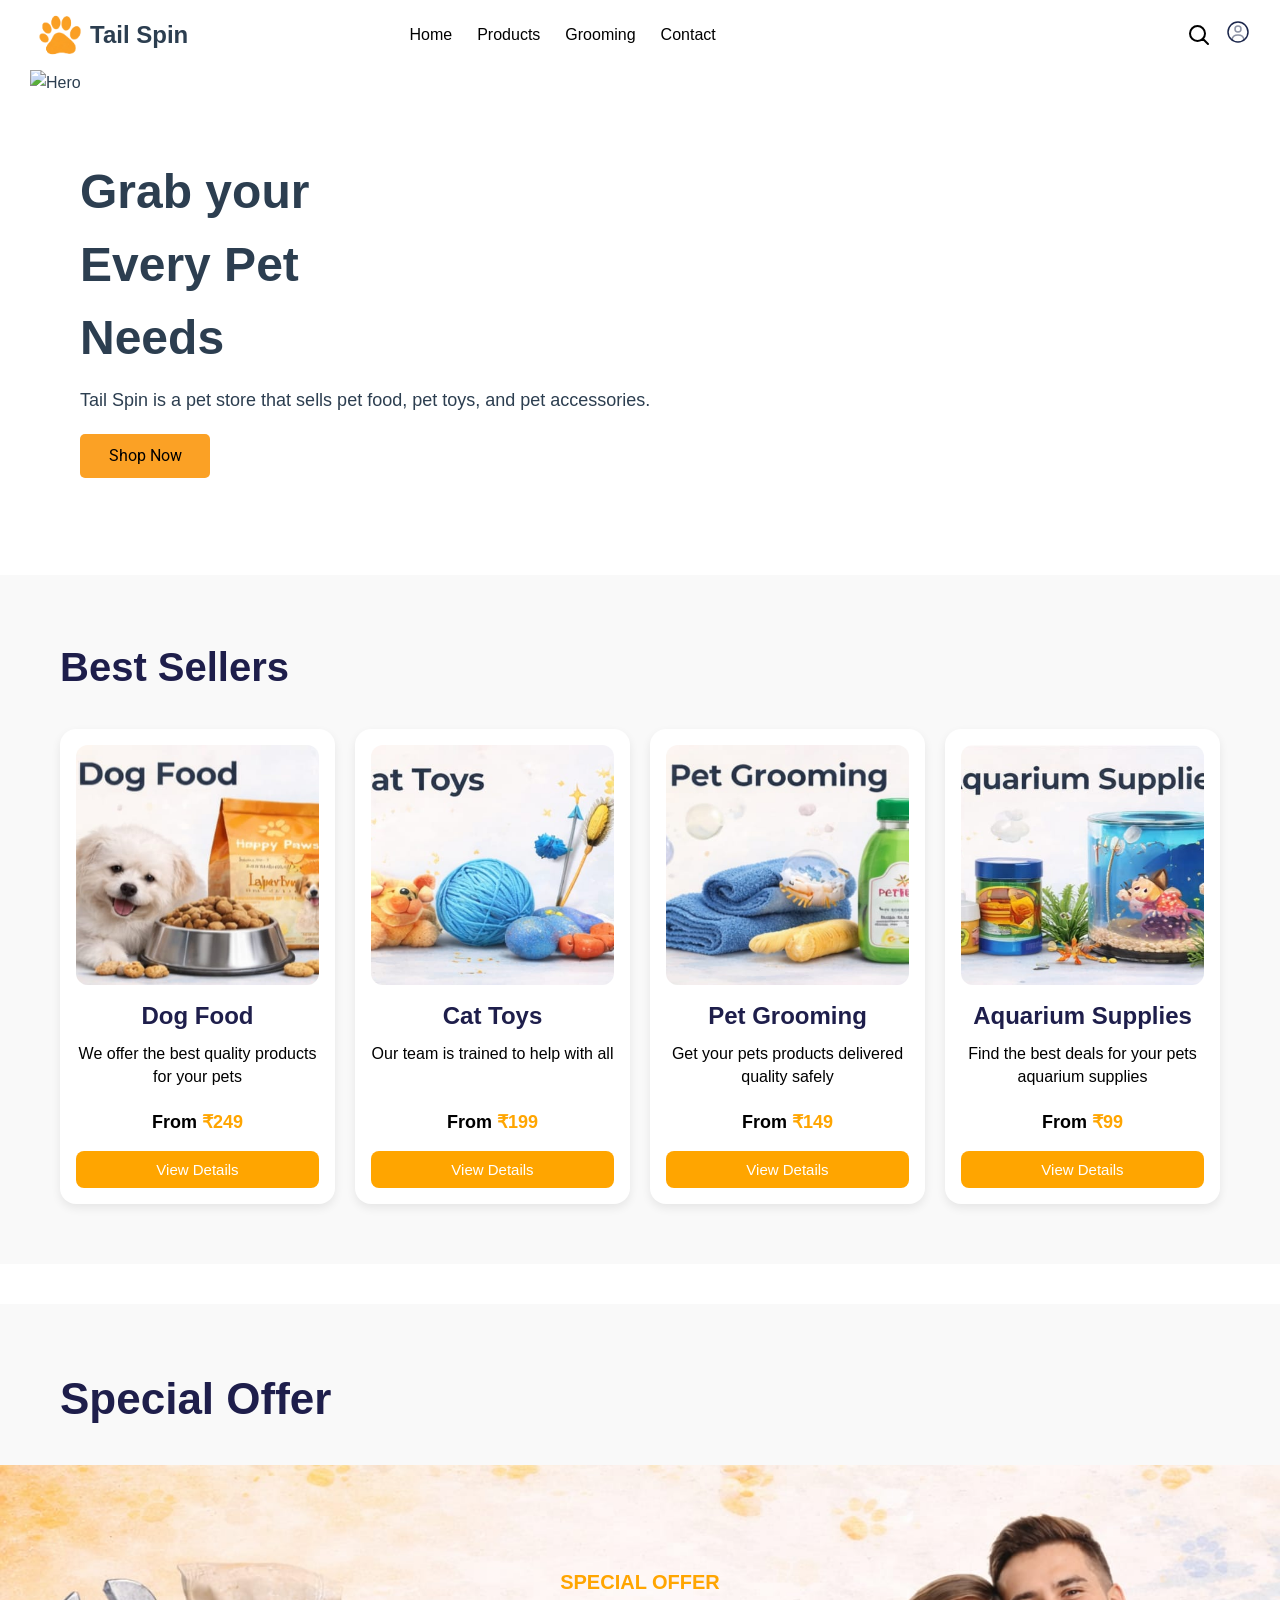
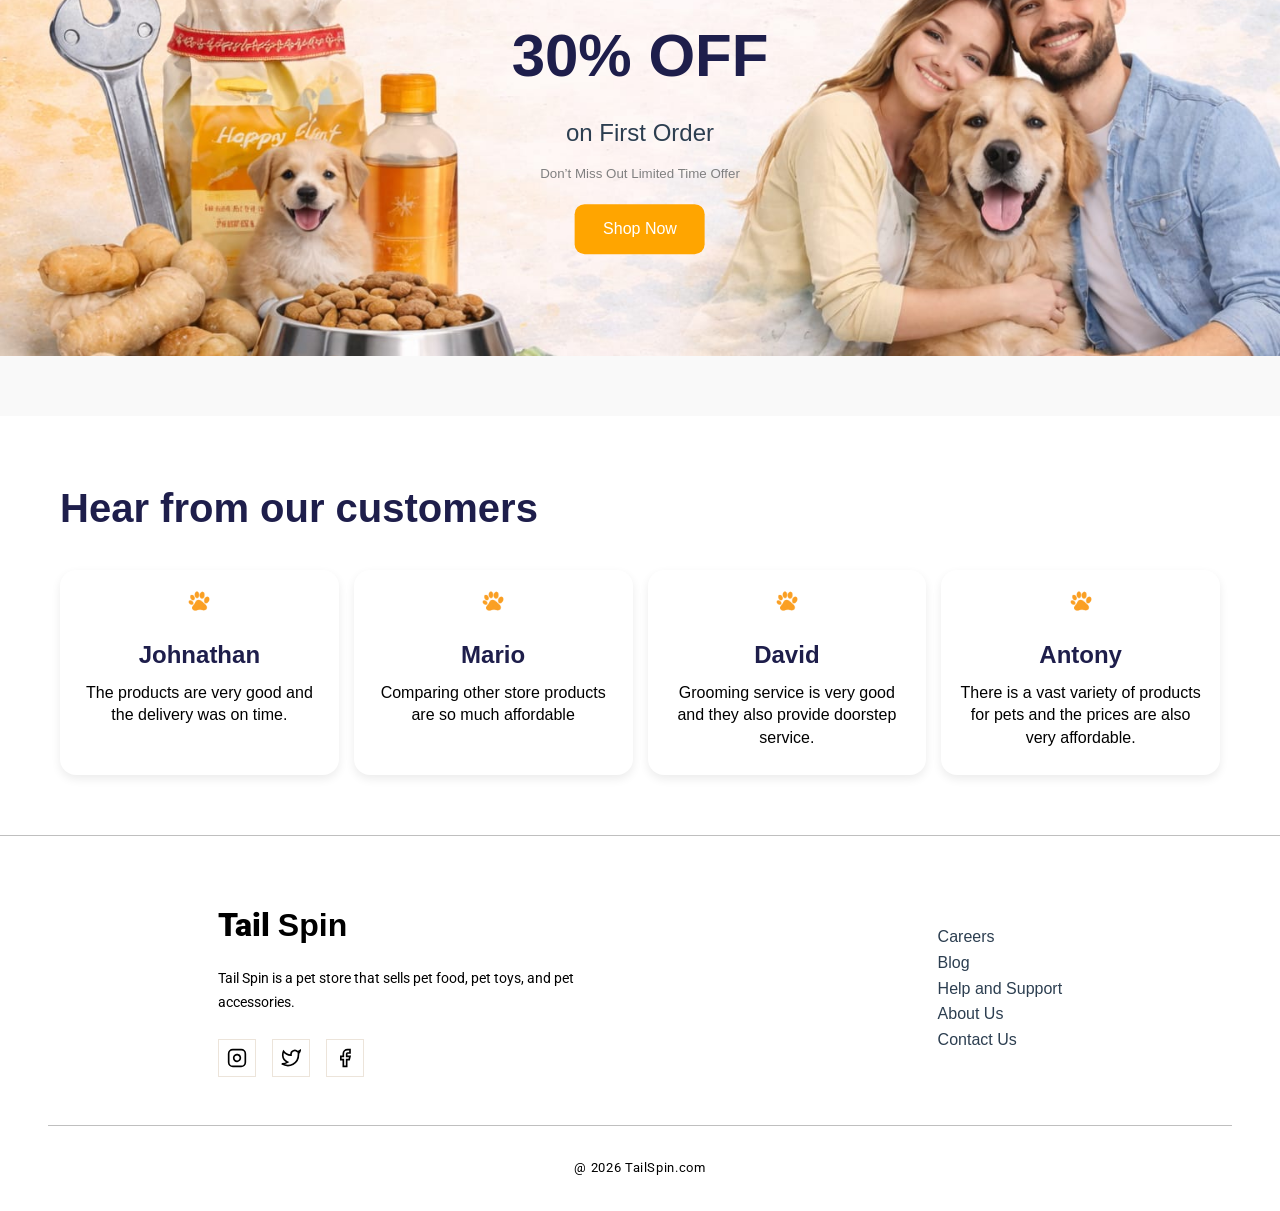
==== commit 0a2b5a44: "Implement mobile navigation menu and update main navigation links to correct pages." ====
--- a/index.html
+++ b/index.html
@@ -29,9 +29,9 @@
         </div>
         <div class="nav-links">
             <ul>
-                <li><a href="#">Home</a></li>
-                <li><a href="#">Products</a></li>
-                <li><a href="#">Grooming</a></li>
+                <li><a href="index.html">Home</a></li>
+                <li><a href="product.html">Products</a></li>
+                <li><a href="grooming.html">Grooming</a></li>
                 <li><a href="#">Contact</a></li>
             </ul>
         </div>
@@ -57,6 +57,21 @@
                         <li><a href="#"><span><img
                                         src="https://img.icons8.com/?size=100&id=22112&format=png&color=000000" alt=""
                                         width="24" height="24"></span> Logout</a></li>
+                    </ul>
+                </div>
+            </div>
+            <!-- Three-dot nav menu (mobile only) -->
+            <div class="dropdown-wrapper nav-menu-wrapper">
+                <button class="three-dot-btn" id="navMenuIcon" aria-label="Navigation menu">
+                    <span></span><span></span><span></span>
+                </button>
+                <div id="nav-dropdown" class="user-dropdown nav-dropdown">
+                    <div class="dropdown-header">Navigate</div>
+                    <ul class="dropdown-links">
+                        <li><a href="index.html"><span>🏠</span> Home</a></li>
+                        <li><a href="product.html"><span>🛍️</span> Products</a></li>
+                        <li><a href="grooming.html"><span>✂️</span> Grooming</a></li>
+                        <li><a href="#"><span>📞</span> About Us</a></li>
                     </ul>
                 </div>
             </div>
@@ -218,5 +233,4 @@
      
 </body>
 
-</html>
-    +</html>
--- a/style.css
+++ b/style.css
@@ -6,10 +6,7 @@
 body {
     font-family: "Roboto", sans-serif;
 }
-
-
 /* =========================== ANTONY =========================== */
-
 /* --- Navigation Bar --- */
 .nav {
     display: flex;
@@ -23,20 +20,17 @@
     text-align: left;
     margin: 5px 30px;
 }
-
 .nav-logo {
     display: flex;
     justify-content: space-between;
     align-items: center;
     gap: 0px;
 }
-
 .nav-links {
-  display: flex;
-  align-items: center;
-  gap: 25px; 
-}
-
+    display: flex;
+    align-items: center;
+    gap: 25px;
+}
 .nav-links ul {
     display: flex;
     justify-content: space-between;
@@ -48,73 +42,62 @@
     font-weight: 450;
     margin-right: 250px;
 }
-
 .nav-links ul a {
     color: #000;
     text-decoration: none;
 }
-
-
-
 /* --- Navigation Search --- */
 .nav-svg {
     display: flex;
     justify-content: center;
     gap: 15px;
 }
-
 .search-container {
-  display: flex;
-  align-items: center;
-  position: relative;
-}
-
+    display: flex;
+    align-items: center;
+    position: relative;
+}
 #search-box {
-  position: absolute;
-  right: 100%;           
-  margin-right: 5px;     
-  width: 0;              
-  opacity: 0;            
-  padding: 0;
-  border: none;
-  border-radius: 20px;
-  background-color: #f0f0f0;
-  outline: none;
-  transition: all 0.4s ease; 
-}
-
+    position: absolute;
+    right: 100%;
+    margin-right: 5px;
+    width: 0;
+    opacity: 0;
+    padding: 0;
+    border: none;
+    border-radius: 20px;
+    background-color: #f0f0f0;
+    outline: none;
+    transition: all 0.4s ease;
+}
 #search-box.active {
-  width: 350px;          
-  opacity: 1;            
-  padding: 8px 15px;     
-  font-family: 'Roboto', sans-serif;
-}
-
+    width: 350px;
+    opacity: 1;
+    padding: 8px 15px;
+    font-family: 'Roboto', sans-serif;
+}
 #search-btn {
-  background: none;
-  border: none;
-  cursor: pointer;
-  font-size: 18px;
-}
-
+    background: none;
+    border: none;
+    cursor: pointer;
+    font-size: 18px;
+}
 /* --- Navigation Dropdown Menu --- */
 .dropdown-wrapper {
     position: relative;
     display: inline-block;
 }
-
 #menuicon {
     cursor: pointer;
 }
-
 .user-dropdown {
     position: absolute;
     top: calc(100% + 15px);
-    right: -10px; 
+    right: -10px;
     width: 280px;
     background-color: #ffffff;
     border-radius: 8px;
-    box-shadow: 0 4px 16px rgba(0,0,0,0.15);
+    box-shadow: 0 4px 16px rgba(0, 0, 0, 0.15);
     border: 1px solid #eaeaea;
     opacity: 0;
     visibility: hidden;
@@ -122,27 +105,24 @@
     transition: all 0.3s ease;
     z-index: 100;
 }
-
 .user-dropdown.active {
     opacity: 1;
     visibility: visible;
     transform: translateY(0);
 }
-
 .user-dropdown::before {
     content: '';
     position: absolute;
     top: -6px;
-    right: 18px; 
+    right: 18px;
     width: 12px;
     height: 12px;
-    background-color: #fff; 
+    background-color: #fff;
     border-left: 1px solid #eaeaea;
     border-top: 1px solid #eaeaea;
     transform: rotate(45deg);
     z-index: 101;
 }
-
 .dropdown-header {
     padding: 15px 20px;
     font-size: 16px;
@@ -150,13 +130,11 @@
     color: #333;
     border-bottom: 1px solid #878787;
 }
-
 .dropdown-links {
     list-style: none;
     padding: 10px 0;
     margin: 0;
 }
-
 .dropdown-links li a {
     display: flex;
     align-items: center;
@@ -166,17 +144,13 @@
     font-size: 15px;
     transition: background-color 0.2s;
 }
-
 .dropdown-links li a:hover {
     background-color: #f5f5f5;
 }
-
 .dropdown-links li a span {
     margin-right: 15px;
     font-size: 18px;
 }
-
-
 /* --- Hero Section --- */
 .hero {
     position: relative;
@@ -186,7 +160,6 @@
     min-height: 500px;
     overflow: hidden;
 }
-
 .hero-left {
     position: relative;
     z-index: 2;
@@ -197,14 +170,12 @@
     max-width: 50%;
     gap: 20px;
 }
-
 .hero-left-h1 {
     display: flex;
     justify-content: space-between;
     flex-direction: column;
     gap: 15px;
 }
-
 .hero-left h1 {
     margin: 0;
     font-size: 48px;
@@ -213,13 +184,11 @@
     letter-spacing: 0em;
     text-align: left;
 }
-
 .hero-left p {
     margin: 0;
     font-size: 18px;
     line-height: 1.5;
 }
-
 .hero-left button {
     background-color: #FBA125;
     color: #000;
@@ -236,7 +205,6 @@
     letter-spacing: 0em;
     text-align: center;
 }
-
 .hero-img {
     position: absolute;
     top: 0;
@@ -245,112 +213,94 @@
     height: 100%;
     z-index: 1;
 }
-
 .hero-img img {
     width: 100%;
     height: 100%;
     object-fit: cover;
 }
-
 /* FOOTER */
-
 .footer {
-  background-color: #ffffff;
-  border-top: 1px solid #00000040;
-  padding: 4rem 3rem 2rem;
-}
-
+    background-color: #ffffff;
+    border-top: 1px solid #00000040;
+    padding: 4rem 3rem 2rem;
+}
 .footer-container {
-  display: flex;
-  justify-content: space-around;
-  align-items: center;
-  max-width: 1280px;
-  margin: 0 auto;
-  padding-bottom: 3rem;
-  border-bottom: 1px solid #00000040;
-}
-
-
+    display: flex;
+    justify-content: space-around;
+    align-items: center;
+    max-width: 1280px;
+    margin: 0 auto;
+    padding-bottom: 3rem;
+    border-bottom: 1px solid #00000040;
+}
 .footer__1 {
     display: flex;
     gap: 10px;
 }
-
 .footer-box-1 {
-  max-width: 380px;
-}
-
+    max-width: 380px;
+}
 .headingText {
-  font-family: "Roboto", sans-serif;
-  font-size: 2rem;
-  font-weight: 900;
-  color: #000000;
-  margin: 0 0 1rem;
-}
-
+    font-family: "Roboto", sans-serif;
+    font-size: 2rem;
+    font-weight: 900;
+    color: #000000;
+    margin: 0 0 1rem;
+}
 .headingText span {
-  color: #000000;
-}
-
+    color: #000000;
+}
 .footer-box-1 p {
-  font-family: "Roboto", sans-serif;
-  font-size: 14px;
-  font-weight: 400;
-  color: #000000;
-  line-height: 1.7;
-  margin: 0 0 1.5rem;
-}
-
+    font-family: "Roboto", sans-serif;
+    font-size: 14px;
+    font-weight: 400;
+    color: #000000;
+    line-height: 1.7;
+    margin: 0 0 1.5rem;
+}
 .footer-icon-container {
-  display: flex;
-  gap: 1rem;
-}
-
+    display: flex;
+    gap: 1rem;
+}
 .footer-icon {
-  width: 38px;
-  height: 38px;
-  display: flex;
-  align-items: center;
-  justify-content: center;
-  border: 1px solid #b4926e40;
-  color: #000000;
-  text-decoration: none;
-  transition: border-color 0.3s ease, color 0.3s ease;
-}
-
+    width: 38px;
+    height: 38px;
+    display: flex;
+    align-items: center;
+    justify-content: center;
+    border: 1px solid #b4926e40;
+    color: #000000;
+    text-decoration: none;
+    transition: border-color 0.3s ease, color 0.3s ease;
+}
 .footer-icon:hover {
-  border-color: #b4926ee5;
-  color: #000000;
-}
-
+    border-color: #b4926ee5;
+    color: #000000;
+}
 .subtitle {
-  font-family: "Roboto", sans-serif;
-  font-size: 13px;
-  font-weight: 400;
-  color: #000000;
-  text-align: center;
-  margin: 2rem 0 0;
-  letter-spacing: 0.05em;
-}
-
+    font-family: "Roboto", sans-serif;
+    font-size: 13px;
+    font-weight: 400;
+    color: #000000;
+    text-align: center;
+    margin: 2rem 0 0;
+    letter-spacing: 0.05em;
+}
 /* Review */
 .review {
     padding: 60px;
     background-color: #ffffff;
 }
-
 .review h2 {
     font-size: 40px;
     margin-bottom: 30px;
     color: #1e1e4b;
 }
-
 .review-container {
     display: grid;
     grid-template-columns: repeat(4, 1fr);
     gap: 15px;
 }
-
 .review-card {
     background: white;
     border-radius: 16px;
@@ -360,7 +310,6 @@
     text-align: center;
     box-shadow: 0 4px 10px rgba(0, 0, 0, 0.08);
 }
-
 .review-card img {
     width: 30px;
     height: 30px;
@@ -368,31 +317,26 @@
     border-radius: 12px;
     margin-bottom: 12px;
 }
-
 .review-card h3 {
     font-size: 24px;
     margin-bottom: 8px;
     color: #1e1e4b;
 }
-
 .review-card .desc {
     font-size: 16px;
     color: black;
     margin-bottom: 10px;
     line-height: 1.4;
 }
-
 .review-card .price {
     font-size: 18px;
     color: black;
     margin-bottom: 14px;
 }
-
 .review-card .price span {
     color: orange;
     font-weight: bold;
 }
-
 .review-card button {
     background: orange;
     color: white;
@@ -404,12 +348,9 @@
     font-weight: 500;
     transition: background 0.3s;
 }
-
 .review-card button:hover {
     background: darkorange;
 }
-
-
 /* =========================== MOHITH =========================== */
 /*--best sellers--*/
 .best-sellers {
@@ -417,20 +358,17 @@
     background-color: #f9f9f9;
     margin-bottom: 40px;
 }
-
 .best-sellers h2 {
     font-size: 40px;
     margin-bottom: 30px;
     color: #1e1e4b;
 }
-
 .best-seller-container {
     display: grid;
     grid-template-columns: repeat(4, 1fr);
     gap: 20px;
     align-items: start;
 }
-
 .best-card {
     background: white;
     border-radius: 16px;
@@ -443,7 +381,6 @@
     justify-content: space-between;
     min-height: 470px;
 }
-
 .best-card img {
     width: 100%;
     height: 240px;
@@ -452,13 +389,11 @@
     margin-bottom: 12px;
     display: block;
 }
-
 .best-card h3 {
     font-size: 24px;
     margin-bottom: 8px;
     color: #1e1e4b;
 }
-
 .best-card .desc {
     font-size: 16px;
     color: black;
@@ -466,18 +401,15 @@
     line-height: 1.4;
     min-height: 45px;
 }
-
 .best-card .price {
     font-size: 18px;
     color: black;
     margin-bottom: 14px;
 }
-
 .best-card .price span {
     color: orange;
     font-weight: bold;
 }
-
 .best-card button {
     background: orange;
     color: white;
@@ -488,46 +420,39 @@
     font-size: 15px;
     margin-top: auto;
 }
-
 .best-card button:hover {
     background: #e69500;
 }
-
-
 /*--special offer--*/
 /* SECTION */
 .special-offer {
     width: 100%;
-    padding: 60px 0;  
+    padding: 60px 0;
     background: #f9f9f9;
 }
-
 /* TITLE */
 .special-offer h2 {
-    font-size: 44px;   
+    font-size: 44px;
     margin-left: 60px;
     margin-bottom: 30px;
     color: #1e1e4b;
 }
-
 /* CONTAINER */
 .offer-container {
     width: 100%;
-    height: 13cm;   
+    height: 13cm;
     position: relative;
     overflow: hidden;
 }
-
 /* FULL IMAGE */
 .offer-img {
     width: 100%;
     height: 13cm;
-    object-fit: cover; 
-    object-position:center 30%; 
+    object-fit: cover;
+    object-position: center 30%;
     display: block;
-    background-color: #fff3e0; 
-}
-
+    background-color: #fff3e0;
+}
 /* TEXT CENTER */
 .offer-left {
     position: absolute;
@@ -537,60 +462,51 @@
     text-align: center;
     z-index: 2;
 }
-
 /* TEXT STYLE */
 .offer-left h3 {
     color: orange;
-    font-size: 20px; 
+    font-size: 20px;
     margin-bottom: 10px;
 }
-
 .offer-left h1 {
-    font-size: 60px;  
+    font-size: 60px;
     color: #1e1e4b;
 }
-
 .offer-left p {
-    font-size: 24px; 
+    font-size: 24px;
     margin: 10px 0;
 }
-
 .offer-left small {
     display: block;
     margin-bottom: 20px;
     color: gray;
 }
-
 /* BUTTON */
 .offer-left button {
     background: orange;
     color: white;
     border: none;
-    padding: 16px 28px;  
+    padding: 16px 28px;
     border-radius: 10px;
     cursor: pointer;
     transition: 0.3s;
     font-size: 16px;
 }
-
 /* HOVER EFFECT */
 .offer-left button:hover {
     background: white;
     color: orange;
     border: 2px solid orange;
 }
-
 /* =========================== IMMAN =========================== */
 * {
-  margin: 0;
-  padding: 0;
-  font-family: Arial, sans-serif;
-}
-
+    margin: 0;
+    padding: 0;
+    font-family: Arial, sans-serif;
+}
 body {
-  background: #f5f7fb;
-}
-
+    background: #f5f7fb;
+}
 /* Navbar */
 .nav {
     display: flex;
@@ -604,20 +520,17 @@
     text-align: left;
     margin: 5px 30px;
 }
-
 .nav-logo {
     display: flex;
     justify-content: space-between;
     align-items: center;
     gap: 0px;
 }
-
 .nav-links {
-  display: flex;
-  align-items: center;
-  gap: 25px; 
-}
-
+    display: flex;
+    align-items: center;
+    gap: 25px;
+}
 .nav-links ul {
     display: flex;
     justify-content: space-between;
@@ -629,73 +542,62 @@
     font-weight: 450;
     margin-right: 250px;
 }
-
 .nav-links ul a {
     color: #000;
     text-decoration: none;
 }
-
-
-
 /* --- Navigation Search --- */
 .nav-svg {
     display: flex;
     justify-content: center;
     gap: 15px;
 }
-
 .search-container {
-  display: flex;
-  align-items: center;
-  position: relative;
-}
-
+    display: flex;
+    align-items: center;
+    position: relative;
+}
 #search-box {
-  position: absolute;
-  right: 100%;           
-  margin-right: 5px;     
-  width: 0;              
-  opacity: 0;            
-  padding: 0;
-  border: none;
-  border-radius: 20px;
-  background-color: #f0f0f0;
-  outline: none;
-  transition: all 0.4s ease; 
-}
-
+    position: absolute;
+    right: 100%;
+    margin-right: 5px;
+    width: 0;
+    opacity: 0;
+    padding: 0;
+    border: none;
+    border-radius: 20px;
+    background-color: #f0f0f0;
+    outline: none;
+    transition: all 0.4s ease;
+}
 #search-box.active {
-  width: 350px;          
-  opacity: 1;            
-  padding: 8px 15px;     
-  font-family: 'Roboto', sans-serif;
-}
-
+    width: 350px;
+    opacity: 1;
+    padding: 8px 15px;
+    font-family: 'Roboto', sans-serif;
+}
 #search-btn {
-  background: none;
-  border: none;
-  cursor: pointer;
-  font-size: 18px;
-}
-
+    background: none;
+    border: none;
+    cursor: pointer;
+    font-size: 18px;
+}
 /* --- Navigation Dropdown Menu --- */
 .dropdown-wrapper {
     position: relative;
     display: inline-block;
 }
-
 #menuicon {
     cursor: pointer;
 }
-
 .user-dropdown {
     position: absolute;
     top: calc(100% + 15px);
-    right: -10px; 
+    right: -10px;
     width: 280px;
     background-color: #ffffff;
     border-radius: 8px;
-    box-shadow: 0 4px 16px rgba(0,0,0,0.15);
+    box-shadow: 0 4px 16px rgba(0, 0, 0, 0.15);
     border: 1px solid #eaeaea;
     opacity: 0;
     visibility: hidden;
@@ -703,27 +605,24 @@
     transition: all 0.3s ease;
     z-index: 100;
 }
-
 .user-dropdown.active {
     opacity: 1;
     visibility: visible;
     transform: translateY(0);
 }
-
 .user-dropdown::before {
     content: '';
     position: absolute;
     top: -6px;
-    right: 18px; 
+    right: 18px;
     width: 12px;
     height: 12px;
-    background-color: #fff; 
+    background-color: #fff;
     border-left: 1px solid #eaeaea;
     border-top: 1px solid #eaeaea;
     transform: rotate(45deg);
     z-index: 101;
 }
-
 .dropdown-header {
     padding: 15px 20px;
     font-size: 16px;
@@ -731,13 +630,11 @@
     color: #333;
     border-bottom: 1px solid #878787;
 }
-
 .dropdown-links {
     list-style: none;
     padding: 10px 0;
     margin: 0;
 }
-
 .dropdown-links li a {
     display: flex;
     align-items: center;
@@ -747,818 +644,792 @@
     font-size: 15px;
     transition: background-color 0.2s;
 }
-
 .dropdown-links li a:hover {
     background-color: #f5f5f5;
 }
-
 .dropdown-links li a span {
     margin-right: 15px;
     font-size: 18px;
 }
-
 /* hero */
 .hero-1 {
-  position: relative;
-  width: 100%;
-  height: 100vh; 
-  overflow: hidden;
-}
-
+    position: relative;
+    width: 100%;
+    height: 100vh;
+    overflow: hidden;
+}
 .hero-1 img {
-  width: 100%;
-  height: 100%;
-  object-fit: cover;
-  object-position: right center;
-}
-
+    width: 100%;
+    height: 100%;
+    object-fit: cover;
+    object-position: right center;
+}
 .overlay {
-  position: absolute;
-  top: 50%;
-  left: 20px;
-  transform: translateY(-50%);
-  background: rgba(255, 255, 255, 0.85);
-  padding: 30px;
-  border-radius: 10px;
-  max-width: 400px;
-}
-
+    position: absolute;
+    top: 50%;
+    left: 20px;
+    transform: translateY(-50%);
+    background: rgba(255, 255, 255, 0.85);
+    padding: 30px;
+    border-radius: 10px;
+    max-width: 400px;
+}
 .overlay h1 {
-  font-size: 46px;
-  margin-bottom: 10px;
-}
-
+    font-size: 46px;
+    margin-bottom: 10px;
+}
 .overlay h3 {
-  color: orange;
-  margin-bottom: 10px;
-}
-
+    color: orange;
+    margin-bottom: 10px;
+}
 .overlay p {
-  font-size: 24px;
-  line-height: 1.5;
-}
-
+    font-size: 24px;
+    line-height: 1.5;
+}
 /* Categories*/
 .categories {
-  padding: 40px;
-}
-
+    padding: 40px;
+}
 .categories h2 {
-  margin-bottom: 20px;
-}
-
+    margin-bottom: 20px;
+}
 .grid {
-  display: grid;
-  grid-template-columns: repeat(4, 1fr); /* 4 cards per row */
-  gap: 20px;
-}
-
+    display: grid;
+    grid-template-columns: repeat(4, 1fr);
+    /* 4 cards per row */
+    gap: 20px;
+}
 /* Card */
 .card {
-  background: white;
-  padding: 15px;
-  border-radius: 15px;
-  text-align: center;
-  box-shadow: 0 5px 15px rgba(0,0,0,0.05);
-}
-
+    background: white;
+    padding: 15px;
+    border-radius: 15px;
+    text-align: center;
+    box-shadow: 0 5px 15px rgba(0, 0, 0, 0.05);
+}
 .card img {
-  width: 100%;
-  height: 370px;
-  object-fit: cover;
-  border-radius: 12px;
-}
-
+    width: 100%;
+    height: 370px;
+    object-fit: cover;
+    border-radius: 12px;
+}
 .card h3 {
-  margin: 10px 0;
+    margin: 10px 0;
 }
 .card button {
-  transition: 0.5s;
-}
-
+    transition: 0.5s;
+}
 .card button:hover {
-  background: #ff8800;
-  transform: scale(1.05);
-}
-
+    background: #ff8800;
+    transform: scale(1.05);
+}
 .card button {
-  margin-top: 10px;
-  padding: 10px 15px;
-  border: none;
-  background: orange;
-  color: white;
-  border-radius: 20px;
-  cursor: pointer;
-}
-
+    margin-top: 10px;
+    padding: 10px 15px;
+    border: none;
+    background: orange;
+    color: white;
+    border-radius: 20px;
+    cursor: pointer;
+}
 /* side Drawer */
 .panel-overlay {
-  position: fixed;
-  top: 0;
-  left: 0;
-  width: 100%;
-  height: 100%;
-  background: rgba(0,0,0,0.4);
-  opacity: 0;
-  visibility: hidden;
-  transition: 0.3s;
-}
-
+    position: fixed;
+    top: 0;
+    left: 0;
+    width: 100%;
+    height: 100%;
+    background: rgba(0, 0, 0, 0.4);
+    opacity: 0;
+    visibility: hidden;
+    transition: 0.3s;
+}
 .panel {
-  position: fixed;
-  top: 0;
-  right: 0;
-  width: 100%;
-  height: 100%;
-  display: flex;
-  justify-content: flex-end;
-  pointer-events: none;
-  z-index: 1000;
-}
-
+    position: fixed;
+    top: 0;
+    right: 0;
+    width: 100%;
+    height: 100%;
+    display: flex;
+    justify-content: flex-end;
+    pointer-events: none;
+    z-index: 1000;
+}
 .panel.active {
-  pointer-events: auto;
-}
-
+    pointer-events: auto;
+}
 .panel.active .panel-overlay {
-  opacity: 1;
-  visibility: visible;
-}
-
+    opacity: 1;
+    visibility: visible;
+}
 /* Drawer */
 .panel-content {
-  width: 400px;
-  height: 100%;
-  background: #fff;
-  padding: 20px;
-  transform: translateX(100%);
-  transition: 0.4s ease;
-  overflow-y: auto;
-  border-top-left-radius: 15px;
-  border-bottom-left-radius: 15px;
-}
-
+    width: 400px;
+    height: 100%;
+    background: #fff;
+    padding: 20px;
+    transform: translateX(100%);
+    transition: 0.4s ease;
+    overflow-y: auto;
+    border-top-left-radius: 15px;
+    border-bottom-left-radius: 15px;
+}
 .panel.active .panel-content {
-  transform: translateX(0);
-}
-
+    transform: translateX(0);
+}
 .close-btn {
-  font-size: 28px;
-  cursor: pointer;
-  float: right;
-}
-
+    font-size: 28px;
+    cursor: pointer;
+    float: right;
+}
 .panel-content img {
-  width: 100%;
-  height: 340px;
-  object-fit: cover;
-  border-radius: 10px;
-  margin-top: 20px;
-}
-
+    width: 100%;
+    height: 340px;
+    object-fit: cover;
+    border-radius: 10px;
+    margin-top: 20px;
+}
 .panel h2 {
-  margin-top: 15px;
-}
-
+    margin-top: 15px;
+}
 .panel p {
-  color: #555;
-  margin-top: 10px;
-}
-
+    color: #555;
+    margin-top: 10px;
+}
 #panelDetails {
-  margin-top: 15px;
-  padding-left: 20px;
-}
-
+    margin-top: 15px;
+    padding-left: 20px;
+}
 #panelDetails li {
-  margin-bottom: 8px;
-  color: #444;
-}
-
+    margin-bottom: 8px;
+    color: #444;
+}
 #panelPrice {
-  color: orange;
-  margin-top: 15px;
-}
-
+    color: orange;
+    margin-top: 15px;
+}
 .book-btn {
-  width: 100%;
-  padding: 15px;
-  margin-top: 20px;
-  background: orange;
-  border: none;
-  color: white;
-  font-size: 16px;
-  border-radius: 25px;
-  cursor: pointer;
-  transition: 0.3s;
-}
-
+    width: 100%;
+    padding: 15px;
+    margin-top: 20px;
+    background: orange;
+    border: none;
+    color: white;
+    font-size: 16px;
+    border-radius: 25px;
+    cursor: pointer;
+    transition: 0.3s;
+}
 .book-btn:hover {
-  background: #ff8800;
-}
-
+    background: #ff8800;
+}
 /* last */
 .last {
-  position: relative;
-}
-
+    position: relative;
+}
 .last img {
-  width: 100%;
-  height: auto;
-  display: block;
-}
-
+    width: 100%;
+    height: auto;
+    display: block;
+}
 .last-text {
-  position: absolute;
-  top: 50%;
-  right: 80px;
-  transform: translateY(-50%);
-  background: rgba(255, 255, 255, 0.9);
-  padding: 30px;
-  border-radius: 10px;
-  width: 500px;
-  text-align: center;
-}
-
+    position: absolute;
+    top: 50%;
+    right: 80px;
+    transform: translateY(-50%);
+    background: rgba(255, 255, 255, 0.9);
+    padding: 30px;
+    border-radius: 10px;
+    width: 500px;
+    text-align: center;
+}
 .last-text button {
-  transition: 0.3s ease;
-  margin-top: 20px;
-  padding: 12px 20px;
-  background: orange;
-  border: none;
-  color: white;
-  border-radius: 25px;
-  cursor: pointer;
-}
-
+    transition: 0.3s ease;
+    margin-top: 20px;
+    padding: 12px 20px;
+    background: orange;
+    border: none;
+    color: white;
+    border-radius: 25px;
+    cursor: pointer;
+}
 .last-text button:hover {
-  background: #ff8800;
-  transform: scale(1.05);
-}
-
+    background: #ff8800;
+    transform: scale(1.05);
+}
 /* booking */
 .booking-content {
-  background: #fff;
-  padding: 25px;
-  width: 400px;
-  border-radius: 15px;
-  transform: scale(0.8);
-  transition: 0.3s;
-}
-
+    background: #fff;
+    padding: 25px;
+    width: 400px;
+    border-radius: 15px;
+    transform: scale(0.8);
+    transition: 0.3s;
+}
 .booking-modal {
-   position: fixed;
-  top: 0;
-  left: 0;
-  width: 100%;
-  height: 100%;
-  display: flex;
-  justify-content: center;
-  align-items: center;
-  pointer-events: none;
-  z-index: 2000;
-}
-
+    position: fixed;
+    top: 0;
+    left: 0;
+    width: 100%;
+    height: 100%;
+    display: flex;
+    justify-content: center;
+    align-items: center;
+    pointer-events: none;
+    z-index: 2000;
+}
 .booking-modal.active {
-  pointer-events: auto;
-  opacity: 1;
-}
-
+    pointer-events: auto;
+    opacity: 1;
+}
 .booking-modal.active .booking-overlay {
-  opacity: 1;
-  visibility: visible;
-}
-
+    opacity: 1;
+    visibility: visible;
+}
 .booking-content form {
-  display: flex;
-  flex-direction: column;
-}
-
+    display: flex;
+    flex-direction: column;
+}
 .booking-content input,
 .booking-content select {
-  margin-top: 10px;
-  padding: 12px;
-  border-radius: 8px;
-  border: 1px solid #ccc;
-}
-
+    margin-top: 10px;
+    padding: 12px;
+    border-radius: 8px;
+    border: 1px solid #ccc;
+}
 .booking-content button {
-  margin-top: 15px;
-  padding: 14px;
-  background: orange;
-  color: white;
-  border: none;
-  border-radius: 25px;
-  cursor: pointer;
-}
-
+    margin-top: 15px;
+    padding: 14px;
+    background: orange;
+    color: white;
+    border: none;
+    border-radius: 25px;
+    cursor: pointer;
+}
 .booking-modal {
-  position: fixed;
-  top: 0;
-  left: 0;
-  width: 100%;
-  height: 100%;
-  display: flex;
-  justify-content: center;
-  align-items: center;
-  pointer-events: none;
-  z-index: 2000;
-  opacity: 0;      
-  transition: 0.3s ease;
-}
-
+    position: fixed;
+    top: 0;
+    left: 0;
+    width: 100%;
+    height: 100%;
+    display: flex;
+    justify-content: center;
+    align-items: center;
+    pointer-events: none;
+    z-index: 2000;
+    opacity: 0;
+    transition: 0.3s ease;
+}
 .booking-modal.active {
-  pointer-events: auto; /* enable clicks */
-  opacity: 1;
-}
-
+    pointer-events: auto;
+    /* enable clicks */
+    opacity: 1;
+}
 .footer {
-  background-color: #ffffff;
-  border-top: 1px solid #00000040;
-  padding: 4rem 3rem 2rem;
-}
-
+    background-color: #ffffff;
+    border-top: 1px solid #00000040;
+    padding: 4rem 3rem 2rem;
+}
 .footer-container {
-  display: flex;
-  justify-content: space-around;
-  align-items: center;
-  max-width: 1280px;
-  margin: 0 auto;
-  padding-bottom: 3rem;
-  border-bottom: 1px solid #00000040;
-}
-
-
+    display: flex;
+    justify-content: space-around;
+    align-items: center;
+    max-width: 1280px;
+    margin: 0 auto;
+    padding-bottom: 3rem;
+    border-bottom: 1px solid #00000040;
+}
 .footer__1 {
     display: flex;
     gap: 10px;
 }
-
 .footer-box-1 {
-  max-width: 380px;
-}
-
+    max-width: 380px;
+}
 .headingText {
-  font-family: "Roboto", sans-serif;
-  font-size: 2rem;
-  font-weight: 900;
-  color: #000000;
-  margin: 0 0 1rem;
-}
-
+    font-family: "Roboto", sans-serif;
+    font-size: 2rem;
+    font-weight: 900;
+    color: #000000;
+    margin: 0 0 1rem;
+}
 .headingText span {
-  color: #000000;
-}
-
+    color: #000000;
+}
 .footer-box-1 p {
-  font-family: "Roboto", sans-serif;
-  font-size: 14px;
-  font-weight: 400;
-  color: #000000;
-  line-height: 1.7;
-  margin: 0 0 1.5rem;
-}
-
+    font-family: "Roboto", sans-serif;
+    font-size: 14px;
+    font-weight: 400;
+    color: #000000;
+    line-height: 1.7;
+    margin: 0 0 1.5rem;
+}
 .footer-icon-container {
-  display: flex;
-  gap: 1rem;
-}
-
+    display: flex;
+    gap: 1rem;
+}
 .footer-icon {
-  width: 38px;
-  height: 38px;
-  display: flex;
-  align-items: center;
-  justify-content: center;
-  border: 1px solid #b4926e40;
-  color: #000000;
-  text-decoration: none;
-  transition: border-color 0.3s ease, color 0.3s ease;
-}
-
+    width: 38px;
+    height: 38px;
+    display: flex;
+    align-items: center;
+    justify-content: center;
+    border: 1px solid #b4926e40;
+    color: #000000;
+    text-decoration: none;
+    transition: border-color 0.3s ease, color 0.3s ease;
+}
 .footer-icon:hover {
-  border-color: #b4926ee5;
-  color: #000000;
-}
-
+    border-color: #b4926ee5;
+    color: #000000;
+}
 .subtitle {
-  font-family: "Roboto", sans-serif;
-  font-size: 13px;
-  font-weight: 400;
-  color: #000000;
-  text-align: center;
-  margin: 2rem 0 0;
-  letter-spacing: 0.05em;
-}
-
-
-/* responsive design*/
-@media (max-width: 768px) {
-
-  /* Navbar */
-  .navbar {
+    font-family: "Roboto", sans-serif;
+    font-size: 13px;
+    font-weight: 400;
+    color: #000000;
+    text-align: center;
+    margin: 2rem 0 0;
+    letter-spacing: 0.05em;
+}
+/* =========================== RITHU =========================== */
+:root {
+    --primary-orange: #ff9800;
+    --card-bg: #FAF6ED;
+    --text-color: #2c3e50;
+}
+* {
+    margin: 0;
+    padding: 0;
+    box-sizing: border-box;
+    font-family: 'Poppins', sans-serif;
+}
+body {
+    background-color: #fff;
+    color: var(--text-color);
+    line-height: 1.6;
+}
+.container {
+    max-width: 1200px;
+    margin: 0 auto;
+    padding: 40px 20px 100px;
+}
+/* Header Section */
+.shop-header {
+    text-align: center;
+    margin-bottom: 50px;
+}
+.shop-header h1 {
+    font-size: 3rem;
+    color: #1e272e;
+    margin-bottom: 10px;
+}
+.shop-header p {
+    color: #666;
+    font-size: 1.1rem;
+}
+/* Section Titles */
+.section-title {
+    display: flex;
+    align-items: center;
+    gap: 10px;
+    margin-bottom: 25px;
+}
+.section-title h2 {
+    font-size: 1.5rem;
+}
+.paw-icon {
+    color: #ffeaa7;
+    font-size: 1.2rem;
+}
+/* Grid System */
+.product-grid {
+    display: grid;
+    grid-template-columns: repeat(4, 1fr);
+    gap: 20px;
+    margin-bottom: 60px;
+}
+/* Card Styling */
+.card {
+    display: flex;
     flex-direction: column;
     align-items: center;
-  }
-
-  .navbar nav {
-    margin-top: 10px;
-  }
-
-  /* Grid */
-  .grid {
-    grid-template-columns: repeat(2, 1fr);
-  }
-
-  /* Footer */
-   .last {
-    display: flex;
-    flex-direction: column;
-    align-items: center;
-    padding: 20px 0;
-  }
-
-  .last img {
+    justify-content: center;
+    background: var(--card-bg);
+    padding: 20px;
+    border-radius: 15px;
+    text-align: center;
+    transition: transform 0.3s ease;
+    box-shadow: 0 6px 15px rgba(0, 0, 0, 0.25);
+}
+.card:hover {
+    transform: translateY(-5px);
+}
+.card img {
     width: 100%;
     height: 200px;
     object-fit: cover;
-  }
+    border-radius: 10px;
+    margin-bottom: 15px;
+}
+.card h3 {
+    font-size: 1.1rem;
+    margin-bottom: 5px;
+}
+.card p {
+    font-size: 0.85rem;
+    color: #777;
+    margin-bottom: 15px;
+}
+.add-btn {
+    background: var(--primary-orange);
+    color: white;
+    border: none;
+    padding: 10px 0;
+    width: 100%;
+    border-radius: 25px;
+    cursor: pointer;
+    font-weight: 600;
+    transition: 0.3s;
+}
+.add-btn:hover {
+    background: #e67e22;
+}
+.price {
+    font-weight: bold;
+    margin-top: 10px;
+    color: #333;
+}
+/* Bottom Tabs */
+.filter-tabs {
+    display: flex;
+    gap: 10px;
+    overflow-x: auto;
+    background: #f3e8ce;
+    padding: 8px 0;
+    top: 0;
+    margin-bottom: 5%;
+}
+.filter-tabs button {
+    margin-left: 7%;
+    padding: 10px 20px;
+    border-radius: 15px;
+    border: none;
+    box-shadow: 0 6px 15px rgba(0, 0, 0, 0.25);
 
-  .last-text {
-    position: static;
-    width: 90%;
-    margin-top: 15px;
-    padding: 16px;
-    border-radius: 12px;
-    background: #fff;
-    box-shadow: 0 6px 18px rgba(0,0,0,0.08);
-    text-align: center;
-  }
-}
-
-@media (max-width: 480px) {
-  .grid {
-    grid-template-columns: 1fr;
-  }
-}
-
-/*side drawer responsive*/
-@media (max-width: 600px) {
-  .panel {
-    align-items: flex-end;
-  }
-
-  .panel-content {
-    width: 100%;
-    height: 75%;
-    border-radius: 20px 20px 0 0;
-    transform: translateY(100%);
-  }
-
-  .panel.active .panel-content {
-    transform: translateY(0);
-  }
-}
-
-
-
-/* =========================== RITHU =========================== */
-
-
-
-
+}
 /* =========================== VIJI =========================== */
 
 
 
-/* Responsive Design */
+/* =========================== RESPONSIVE DESIGN =========================== */
+/* --- Three-dot nav menu button (hidden on desktop) --- */
+.three-dot-btn {
+    display: none;
+    flex-direction: column;
+    justify-content: center;
+    align-items: center;
+    gap: 4px;
+    background: none;
+    border: none;
+    cursor: pointer;
+    padding: 4px 6px;
+    border-radius: 6px;
+    width: 32px;
+    height: 32px;
+}
+.three-dot-btn span {
+    display: block;
+    width: 5px;
+    height: 5px;
+    background-color: #333;
+    border-radius: 50%;
+}
+.nav-menu-wrapper {
+    display: none;
+}
+.nav-dropdown {
+    right: 0 !important;
+}
+/* ---- Mobile (max 768px) ---- */
+@media (max-width: 768px) {
 
-/* =========================== RESPONSIVE DESIGN =========================== */
-
-/* --- Medium screens (tablets: 768px – 1024px) --- */
-@media (max-width: 1024px) {
-
-    /* Nav */
+    /* NAVBAR */
     .nav {
-        margin: 5px 20px;
-        flex-wrap: wrap;
-        gap: 10px;
-    }
-
-    .nav-links ul {
-        margin-right: 0;
-        gap: 15px;
-    }
-
-    /* Hero */
-    .hero {
-        margin: 5px 20px;
-        flex-direction: column;
-        min-height: auto;
-        padding: 30px 0;
-        text-align: center;
-    }
-
-    .hero-left {
-        max-width: 100%;
-        margin: 0 auto;
-        align-items: center;
-    }
-
-    .hero-left h1 {
-        font-size: 36px;
-        line-height: 46px;
-    }
-
-    .hero-img {
-        position: relative;
-        width: 100%;
-        height: 320px;
-        margin-top: 20px;
-    }
-
-    /* Best Sellers */
-    .best-sellers {
-        padding: 40px 30px;
-    }
-
-    .best-seller-container {
-        grid-template-columns: repeat(2, 1fr);
-    }
-
-    /* Special Offer */
-    .special-offer {
-        padding: 40px 0;
-    }
-
-    .special-offer h2 {
-        margin-left: 30px;
-        font-size: 36px;
-    }
-
-    .offer-img {
-        margin-left: 30px;
-        margin-right: 30px;
-        width: calc(100% - 60px);
-        height: 10cm;
-    }
-
-    .offer-container {
-        height: 10cm;
-    }
-
-    .offer-left h1 {
-        font-size: 44px;
-    }
-
-    /* Reviews */
-    .review {
-        padding: 40px 30px;
-    }
-
-    .review-container {
-        grid-template-columns: repeat(2, 1fr);
-    }
-
-    /* Footer */
-    .footer {
-        padding: 3rem 2rem 1.5rem;
-    }
-
-    .footer-container {
-        flex-direction: column;
-        align-items: flex-start;
-        gap: 2rem;
-    }
-
-    .footer-box-1 {
-        max-width: 100%;
-    }
-}
-
-/* --- Small screens (mobile: up to 767px) --- */
-@media (max-width: 767px) {
-
-    /* Nav — single row: logo | icons */
-    .nav {
-        flex-direction: row;
-        flex-wrap: nowrap;
-        align-items: center;
-        justify-content: space-between;
-        margin: 8px 16px;
-        gap: 0;
-    }
-
+        margin: 5px 15px;
+    }
+    .nav-links {
+        display: none;
+    }
     .nav-logo h1 {
         font-size: 20px;
     }
-
-    /* Hide nav links on mobile */
-    .nav-links {
-        display: none;
-    }
-
-    /* Icons aligned right, same height as logo */
+    .nav-logo img {
+        width: 44px !important;
+        height: 44px !important;
+    }
     .nav-svg {
         display: flex;
         align-items: center;
-        justify-content: flex-end;
-        gap: 12px;
-        width: auto;
-    }
-
+        gap: 10px;
+    }
     #search-box.active {
-        width: 160px;
-    }
-
-    .user-dropdown {
-        right: 0;
-        width: 240px;
-    }
-
-    /* Hero — text overlaid on left of image */
+        width: 140px;
+        padding: 6px 10px;
+    }
+    /* Show three-dot on mobile */
+    .nav-menu-wrapper {
+        display: inline-block;
+    }
+    .three-dot-btn {
+        display: flex;
+    }
+    /* HERO (index) */
     .hero {
-        flex-direction: row;
-        align-items: stretch;
-        margin: 0;
+        flex-direction: column;
+        justify-content: center;
+        align-items: flex-start;
+        min-height: 400px;
         padding: 0;
-        min-height: 240px;
+        margin: 5px 15px;
+        border-radius: 12px;
+        overflow: hidden;
+    }
+    .hero-left {
+        margin: 20px;
+        max-width: 90%;
+        gap: 15px;
+        z-index: 2;
         text-align: left;
-        position: relative;
-        overflow: hidden;
-    }
-
-    /* Image fills the whole hero as background */
+        align-items: flex-start;
+    }
+    .hero-left h1 {
+        font-size: 28px;
+        line-height: 36px;
+    }
+    .hero-left p {
+        font-size: 15px;
+        font-weight: 600;
+        text-shadow: 1px 1px 3px rgba(255, 255, 255, 0.8);
+    }
     .hero-img {
         position: absolute;
+        width: 100%;
+        height: 100%;
         top: 0;
         left: 0;
-        width: 100%;
-        height: 100%;
         z-index: 1;
     }
-
     .hero-img img {
         width: 100%;
         height: 100%;
         object-fit: cover;
-        object-position: right center;
-    }
-
-    /* Text on top of image, left side */
-    .hero-left {
-        position: relative;
-        z-index: 2;
-        max-width: 55%;
-        margin: 0;
-        padding: 20px 16px;
-        align-items: flex-start;
-        gap: 10px;
-        background: linear-gradient(to right, rgba(255,255,255,0.88) 75%, rgba(255,255,255,0));
-    }
-
-    .hero-left-h1 {
-        gap: 4px;
-    }
-
-    .hero-left h1 {
-        font-size: 20px;
-        line-height: 28px;
-    }
-
-    .hero-left p {
-        font-size: 12px;
-        line-height: 1.4;
-    }
-
-    .hero-left button {
-        width: 100px;
-        font-size: 13px;
-        padding: 8px;
-    }
-
-    /* Best Sellers */
+        opacity: 0.85;
+    }
+    /* BEST SELLERS */
     .best-sellers {
-        padding: 30px 16px;
-    }
-
+        padding: 30px 20px;
+    }
     .best-sellers h2 {
         font-size: 28px;
-        margin-bottom: 20px;
-    }
-
+    }
     .best-seller-container {
-        grid-template-columns: 1fr;
-        gap: 16px;
-    }
-
+        grid-template-columns: repeat(2, 1fr);
+        gap: 15px;
+    }
     .best-card {
         min-height: auto;
     }
-
     .best-card img {
-        height: 180px;
-    }
-
-    /* Special Offer */
+        height: 160px;
+    }
+    .best-card h3 {
+        font-size: 18px;
+    }
+    /* SPECIAL OFFER */
     .special-offer {
         padding: 30px 0;
     }
-
     .special-offer h2 {
         font-size: 28px;
-        margin-left: 16px;
-        margin-bottom: 20px;
-    }
-
+        margin-left: 20px;
+    }
     .offer-container {
         height: auto;
-        min-height: 280px;
-    }
-
+        min-height: 240px;
+    }
     .offer-img {
-        margin-left: 16px;
-        margin-right: 16px;
-        width: calc(100% - 32px);
-        height: 280px;
-        object-fit: cover;
-        object-position: center;
-    }
-
-    .offer-left {
-        width: 85%;
-        text-align: center;
-        left: 50%;
-        top: 50%;
-        transform: translate(-50%, -50%);
-    }
-
-    .offer-left h3 {
-        font-size: 12px;
-        margin-bottom: 4px;
-    }
-
+        height: 240px;
+    }
     .offer-left h1 {
-        font-size: 26px;
-        line-height: 1.1;
-    }
-
+        font-size: 36px;
+    }
     .offer-left p {
-        font-size: 13px;
-        margin: 6px 0;
-    }
-
-    .offer-left small {
-        font-size: 10px;
-        margin-bottom: 12px;
-    }
-
-    .offer-left button {
-        padding: 9px 18px;
-        font-size: 13px;
-    }
-
-    /* Reviews */
+        font-size: 18px;
+    }
+    /* REVIEWS */
     .review {
-        padding: 30px 16px;
-    }
-
+        padding: 30px 20px;
+    }
     .review h2 {
         font-size: 28px;
-        margin-bottom: 20px;
-    }
-
+    }
     .review-container {
-        grid-template-columns: 1fr;
+        grid-template-columns: repeat(2, 1fr);
+        gap: 12px;
+    }
+    /* GROOMING HERO */
+    .hero-1 {
+        height: 50vh;
+    }
+    .overlay {
+        max-width: 85%;
+        padding: 18px;
+    }
+    .overlay h1 {
+        font-size: 28px;
+    }
+    .overlay p {
+        font-size: 16px;
+    }
+    /* GROOMING CATEGORIES */
+    .categories {
+        padding: 20px 15px;
+    }
+    .grid {
+        grid-template-columns: repeat(2, 1fr);
+        gap: 15px;
+    }
+    .card img {
+        height: 200px;
+    }
+    /* LAST SECTION */
+    .last {
+        display: flex;
+        flex-direction: column;
+        align-items: center;
+        padding: 0;
+    }
+    .last img {
+        width: 100%;
+        height: 200px;
+        object-fit: cover;
+    }
+    .last-text {
+        position: static;
+        width: 90%;
+        margin-top: 15px;
+        padding: 20px;
+        border-radius: 12px;
+        background: #fff;
+        box-shadow: 0 6px 18px rgba(0, 0, 0, 0.08);
+        text-align: center;
+    }
+    /* PRODUCT PAGE */
+    .container {
+        padding: 20px 12px 60px;
+    }
+    .filter-tabs {
+        gap: 6px;
+        padding: 8px 5px;
+    }
+    .filter-tabs button {
+        margin-left: 3%;
+        padding: 8px 14px;
+        font-size: 13px;
+        white-space: nowrap;
+    }
+    .product-grid {
+        grid-template-columns: repeat(2, 1fr);
         gap: 14px;
     }
-
-    /* Footer */
+    /* FOOTER */
     .footer {
-        padding: 2.5rem 1.5rem 1.5rem;
-    }
-
+        padding: 30px 20px 20px;
+    }
     .footer-container {
         flex-direction: column;
-        gap: 1.5rem;
-    }
-
-    .headingText {
-        font-size: 1.6rem;
-    }
-
+        align-items: flex-start;
+        gap: 25px;
+    }
+    .footer-box-1 {
+        max-width: 100%;
+    }
+    .footer__1 {
+        width: 100%;
+    }
+    .footer_1_s1,
     .footer__1__s1 {
         display: flex;
         flex-wrap: wrap;
-        gap: 10px 24px;
-    }
+        gap: 10px 20px;
+    }
+    /* BOOKING */
+    .booking-content {
+        width: 90%;
+        max-width: 360px;
+    }
+    /* SIDE DRAWER */
+    .panel {
+        align-items: flex-end;
+    }
+    .panel-content {
+        width: 100%;
+        height: 78%;
+        border-radius: 20px 20px 0 0;
+        transform: translateY(100%);
+    }
+    .panel.active .panel-content {
+        transform: translateY(0);
+    }
+}
+/* ---- Small Mobile (max 480px) ---- */
+@media (max-width: 480px) {
 
-    .footer__1__s1 p {
+    .nav {
+        margin: 4px 10px;
+    }
+    .nav-logo h1 {
+        font-size: 17px;
+    }
+    .nav-logo img {
+        width: 36px !important;
+        height: 36px !important;
+    }
+    #search-box.active {
+        width: 110px;
+    }
+    .best-seller-container {
+        grid-template-columns: 1fr;
+    }
+    .review-container {
+        grid-template-columns: 1fr;
+    }
+    .product-grid {
+        grid-template-columns: 1fr;
+    }
+    .grid {
+        grid-template-columns: 1fr;
+    }
+    .hero-left h1 {
+        font-size: 24px;
+        line-height: 30px;
+    }
+    .overlay {
+        left: 10px;
+        right: 10px;
+        max-width: calc(100% - 20px);
+    }
+    .overlay h1 {
+        font-size: 22px;
+    }
+    .overlay p {
         font-size: 14px;
     }
-
-    .subtitle {
-        font-size: 12px;
-        margin-top: 1.5rem;
+    .offer-left h1 {
+        font-size: 26px;
+    }
+    .offer-left p {
+        font-size: 15px;
     }
 }
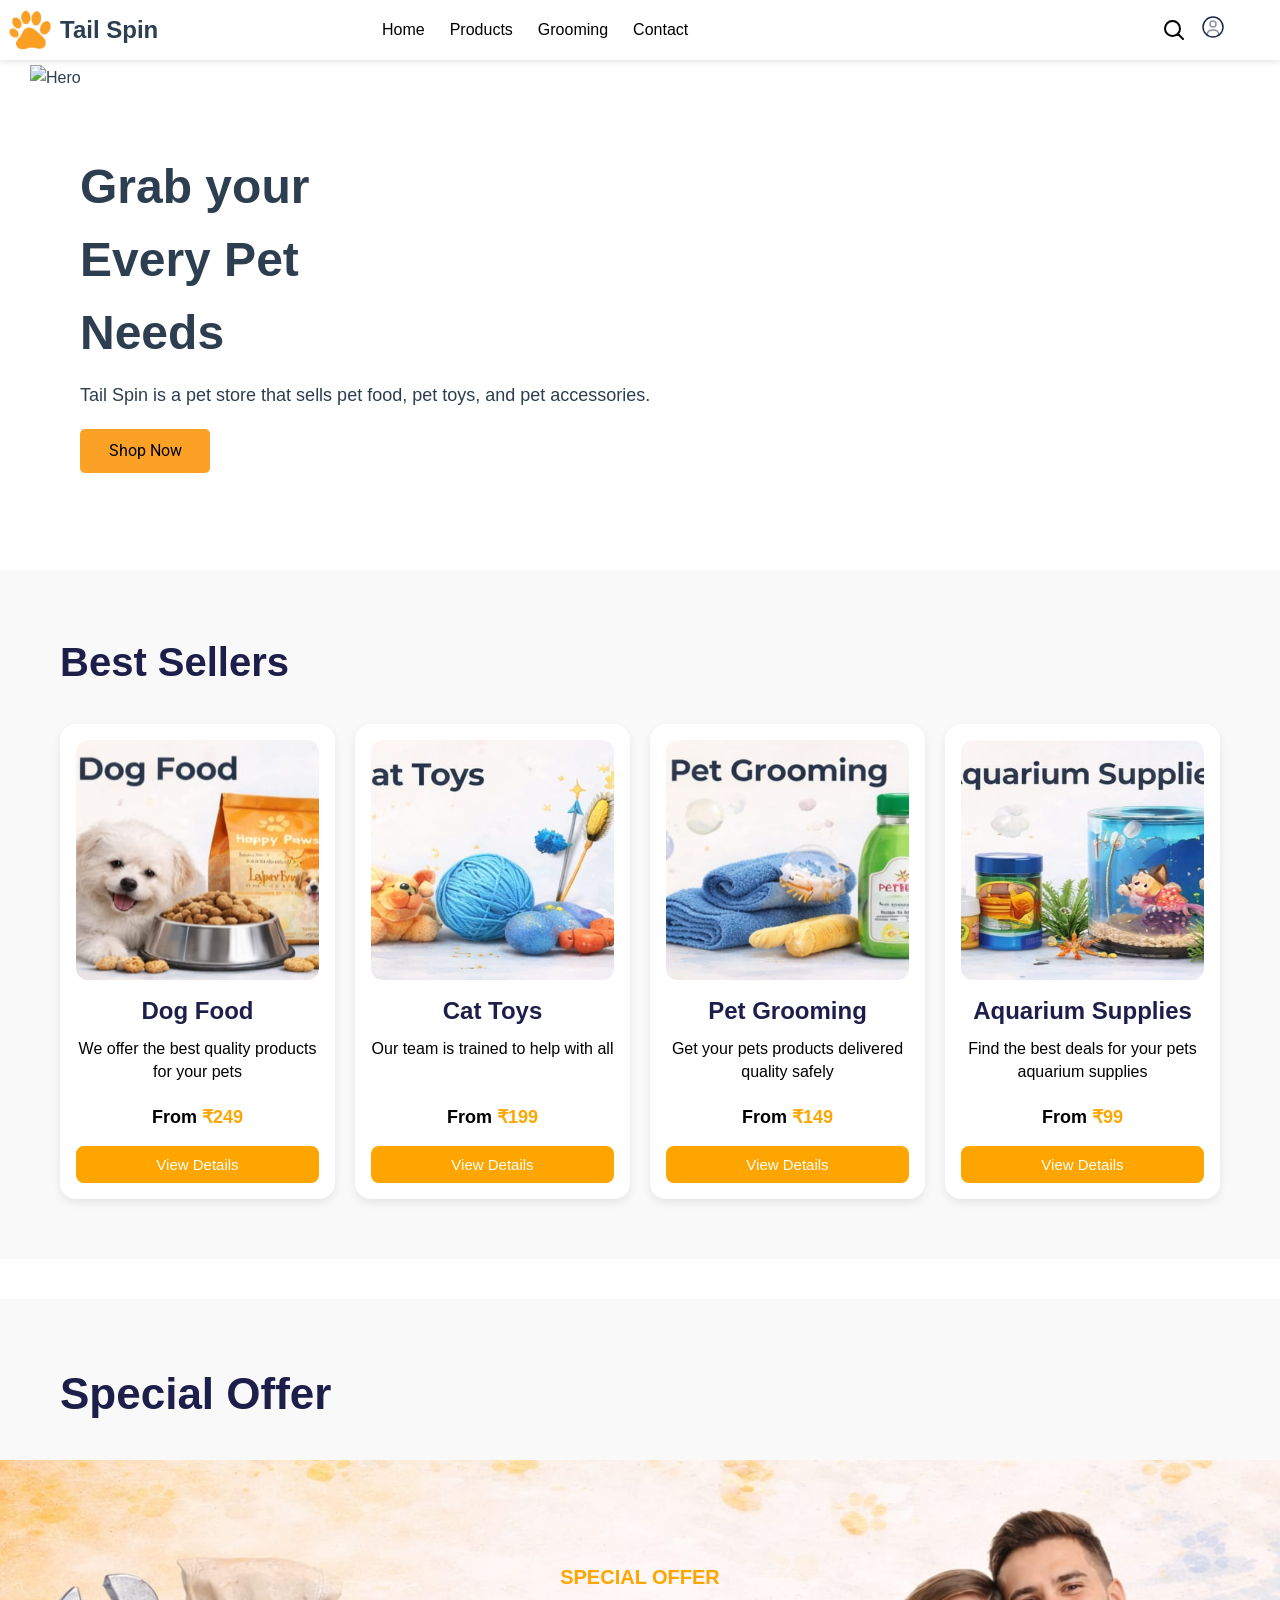
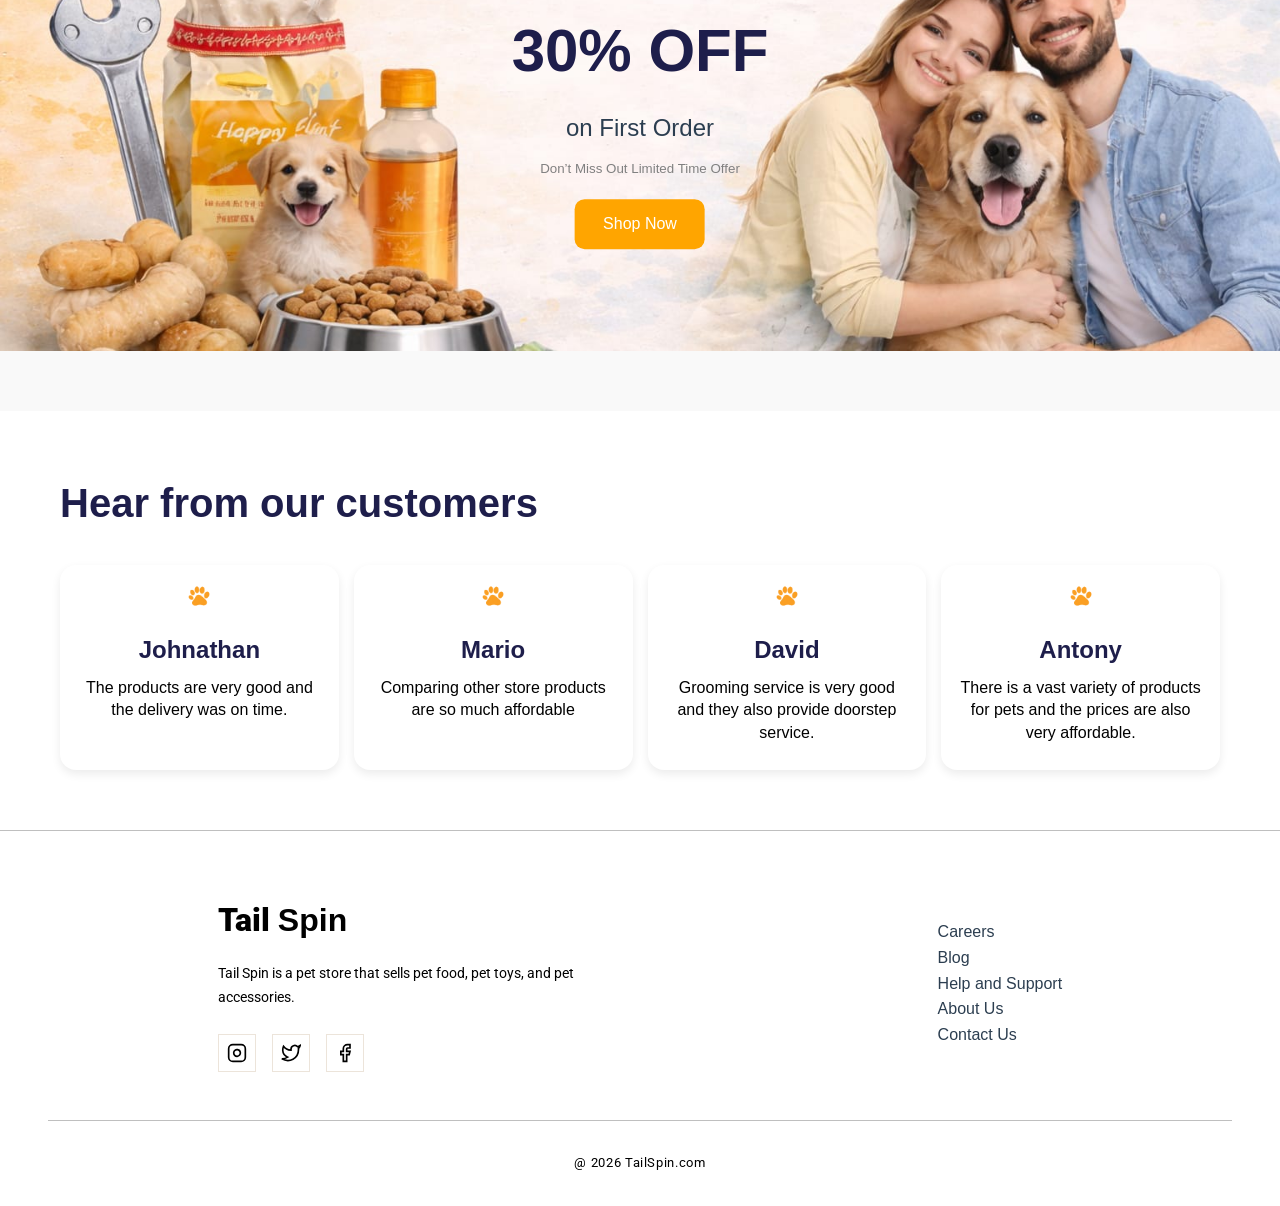
==== commit d961ab94: "Implement contact page with form submission, integrate new SVG icons, and refine navigation styling." ====
--- a/index.html
+++ b/index.html
@@ -68,10 +68,10 @@
                 <div id="nav-dropdown" class="user-dropdown nav-dropdown">
                     <div class="dropdown-header">Navigate</div>
                     <ul class="dropdown-links">
-                        <li><a href="index.html"><span>🏠</span> Home</a></li>
-                        <li><a href="product.html"><span>🛍️</span> Products</a></li>
-                        <li><a href="grooming.html"><span>✂️</span> Grooming</a></li>
-                        <li><a href="#"><span>📞</span> About Us</a></li>
+                        <li><a href="index.html">Home</a></li>
+                        <li><a href="product.html">Products</a></li>
+                        <li><a href="grooming.html">Grooming</a></li>
+                        <li><a href="#">About Us</a></li>
                     </ul>
                 </div>
             </div>
--- a/style.css
+++ b/style.css
@@ -1,6 +1,7 @@
 * {
     margin: 0;
     padding: 0;
+    box-sizing: border-box;
 }
 
 body {
@@ -18,7 +19,12 @@
     line-height: 24px;
     letter-spacing: 0em;
     text-align: left;
-    margin: 5px 30px;
+    margin: 0;
+    position: sticky;
+    top: 0;
+    z-index: 1000;
+    background-color: #ffffff;
+    box-shadow: 0 2px 5px rgba(0,0,0,0.1);
 }
 .nav-logo {
     display: flex;
@@ -40,7 +46,6 @@
     gap: 25px;
     font-size: 16px;
     font-weight: 450;
-    margin-right: 250px;
 }
 .nav-links ul a {
     color: #000;
@@ -86,6 +91,7 @@
 .dropdown-wrapper {
     position: relative;
     display: inline-block;
+    margin-right: 20px;
 }
 #menuicon {
     cursor: pointer;
@@ -93,7 +99,7 @@
 .user-dropdown {
     position: absolute;
     top: calc(100% + 15px);
-    right: -10px;
+    right: 0;
     width: 280px;
     background-color: #ffffff;
     border-radius: 8px;
@@ -150,6 +156,34 @@
 .dropdown-links li a span {
     margin-right: 15px;
     font-size: 18px;
+}
+/* --- Three-dot nav menu button (hidden on desktop) --- */
+.three-dot-btn {
+    display: none;
+    flex-direction: column;
+    justify-content: center;
+    align-items: center;
+    gap: 4px;
+    background: none;
+    border: none;
+    cursor: pointer;
+    padding: 4px 6px;
+    border-radius: 6px;
+    width: 32px;
+    height: 32px;
+}
+.three-dot-btn span {
+    display: block;
+    width: 5px;
+    height: 5px;
+    background-color: #333;
+    border-radius: 50%;
+}
+.nav-menu-wrapper {
+    display: none;
+}
+.nav-dropdown {
+    right: 0 !important;
 }
 /* --- Hero Section --- */
 .hero {
@@ -351,6 +385,84 @@
 .review-card button:hover {
     background: darkorange;
 }
+/* Contact */
+.Contact{
+    display: flex;
+    flex-direction: row;
+    gap: 20px;
+    padding: 60px;
+    background-color: #f9f9f9;
+    margin-bottom: 40px;
+}
+.contact-left{
+    display: flex;
+    flex-direction: row;
+    gap: 20px;
+    width: 50%;
+}
+.contact-left p{
+    margin-top: 20px;
+}
+.contact-left{
+    display: flex;
+    flex-direction: column;
+    gap: 20px;
+}
+.contact-form input{
+    width: 45%;
+    padding: 10px;
+    margin: 10px 0;
+    border: 1px solid #ccc;
+    border-radius: 5px;
+    font-family: 'Roboto', sans-serif;
+    font-size: 16px;
+    font-weight: 400;
+    line-height: 24px;
+    letter-spacing: 0em;
+    text-align: left;
+}
+.contact-form textarea{
+    width: 45%;
+    padding: 10px;
+    margin: 10px 0;
+    border: 1px solid #ccc;
+    border-radius: 5px;
+    font-family: 'Roboto', sans-serif;
+    font-size: 16px;
+    font-weight: 400;
+    line-height: 24px;
+    letter-spacing: 0em;
+    text-align: left;
+}
+.contact-form button{
+    background-color: #FBA125;
+    color: #000;
+    border: none;
+    padding: 10px 10px;
+    margin: 0px;
+    border-radius: 5px;
+    cursor: pointer;
+    width: 130px;
+    font-family: 'Roboto', sans-serif;
+    font-size: 16px;
+    font-weight: 400;
+    line-height: 24px;
+    letter-spacing: 0em;
+    text-align: center;
+}
+.contact-right{
+    display: inline;
+    flex-direction: column;
+    gap: 20px;
+    width: 50%;
+    margin-top: px;
+}
+.contact-right p{
+    margin-top: 20px;
+}
+.contact-right p img{
+    margin-right: 10px;
+}
 /* =========================== MOHITH =========================== */
 /*--best sellers--*/
 .best-sellers {
@@ -502,6 +614,7 @@
 * {
     margin: 0;
     padding: 0;
+    box-sizing: border-box;
     font-family: Arial, sans-serif;
 }
 body {
@@ -518,7 +631,6 @@
     line-height: 24px;
     letter-spacing: 0em;
     text-align: left;
-    margin: 5px 30px;
 }
 .nav-logo {
     display: flex;
@@ -1123,40 +1235,13 @@
 
 
 /* =========================== RESPONSIVE DESIGN =========================== */
-/* --- Three-dot nav menu button (hidden on desktop) --- */
-.three-dot-btn {
-    display: none;
-    flex-direction: column;
-    justify-content: center;
-    align-items: center;
-    gap: 4px;
-    background: none;
-    border: none;
-    cursor: pointer;
-    padding: 4px 6px;
-    border-radius: 6px;
-    width: 32px;
-    height: 32px;
-}
-.three-dot-btn span {
-    display: block;
-    width: 5px;
-    height: 5px;
-    background-color: #333;
-    border-radius: 50%;
-}
-.nav-menu-wrapper {
-    display: none;
-}
-.nav-dropdown {
-    right: 0 !important;
-}
+
 /* ---- Mobile (max 768px) ---- */
 @media (max-width: 768px) {
 
     /* NAVBAR */
     .nav {
-        margin: 5px 15px;
+        margin: 0;
     }
     .nav-links {
         display: none;
@@ -1183,6 +1268,9 @@
     }
     .three-dot-btn {
         display: flex;
+    }
+    .dropdown-wrapper{
+        margin-right: 0;
     }
     /* HERO (index) */
     .hero {
@@ -1387,7 +1475,7 @@
 @media (max-width: 480px) {
 
     .nav {
-        margin: 4px 10px;
+        margin: 0;
     }
     .nav-logo h1 {
         font-size: 17px;
